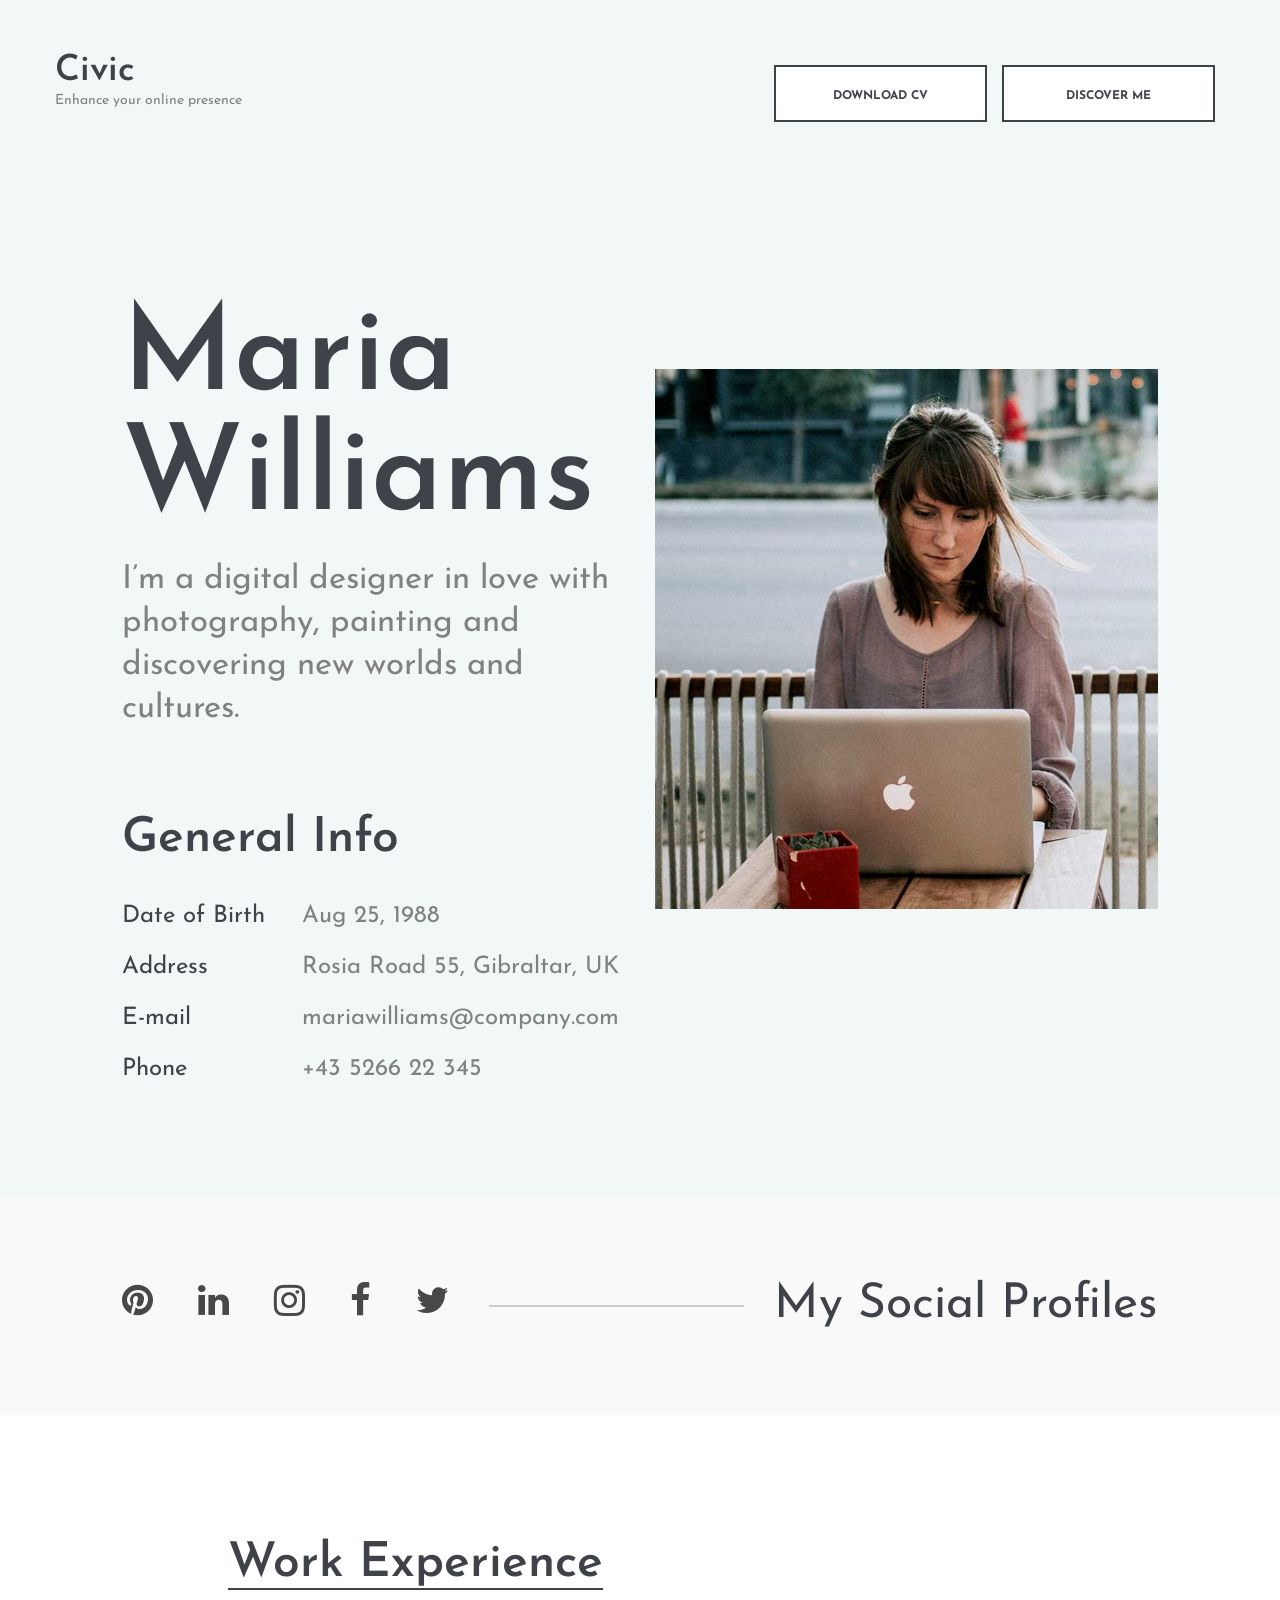
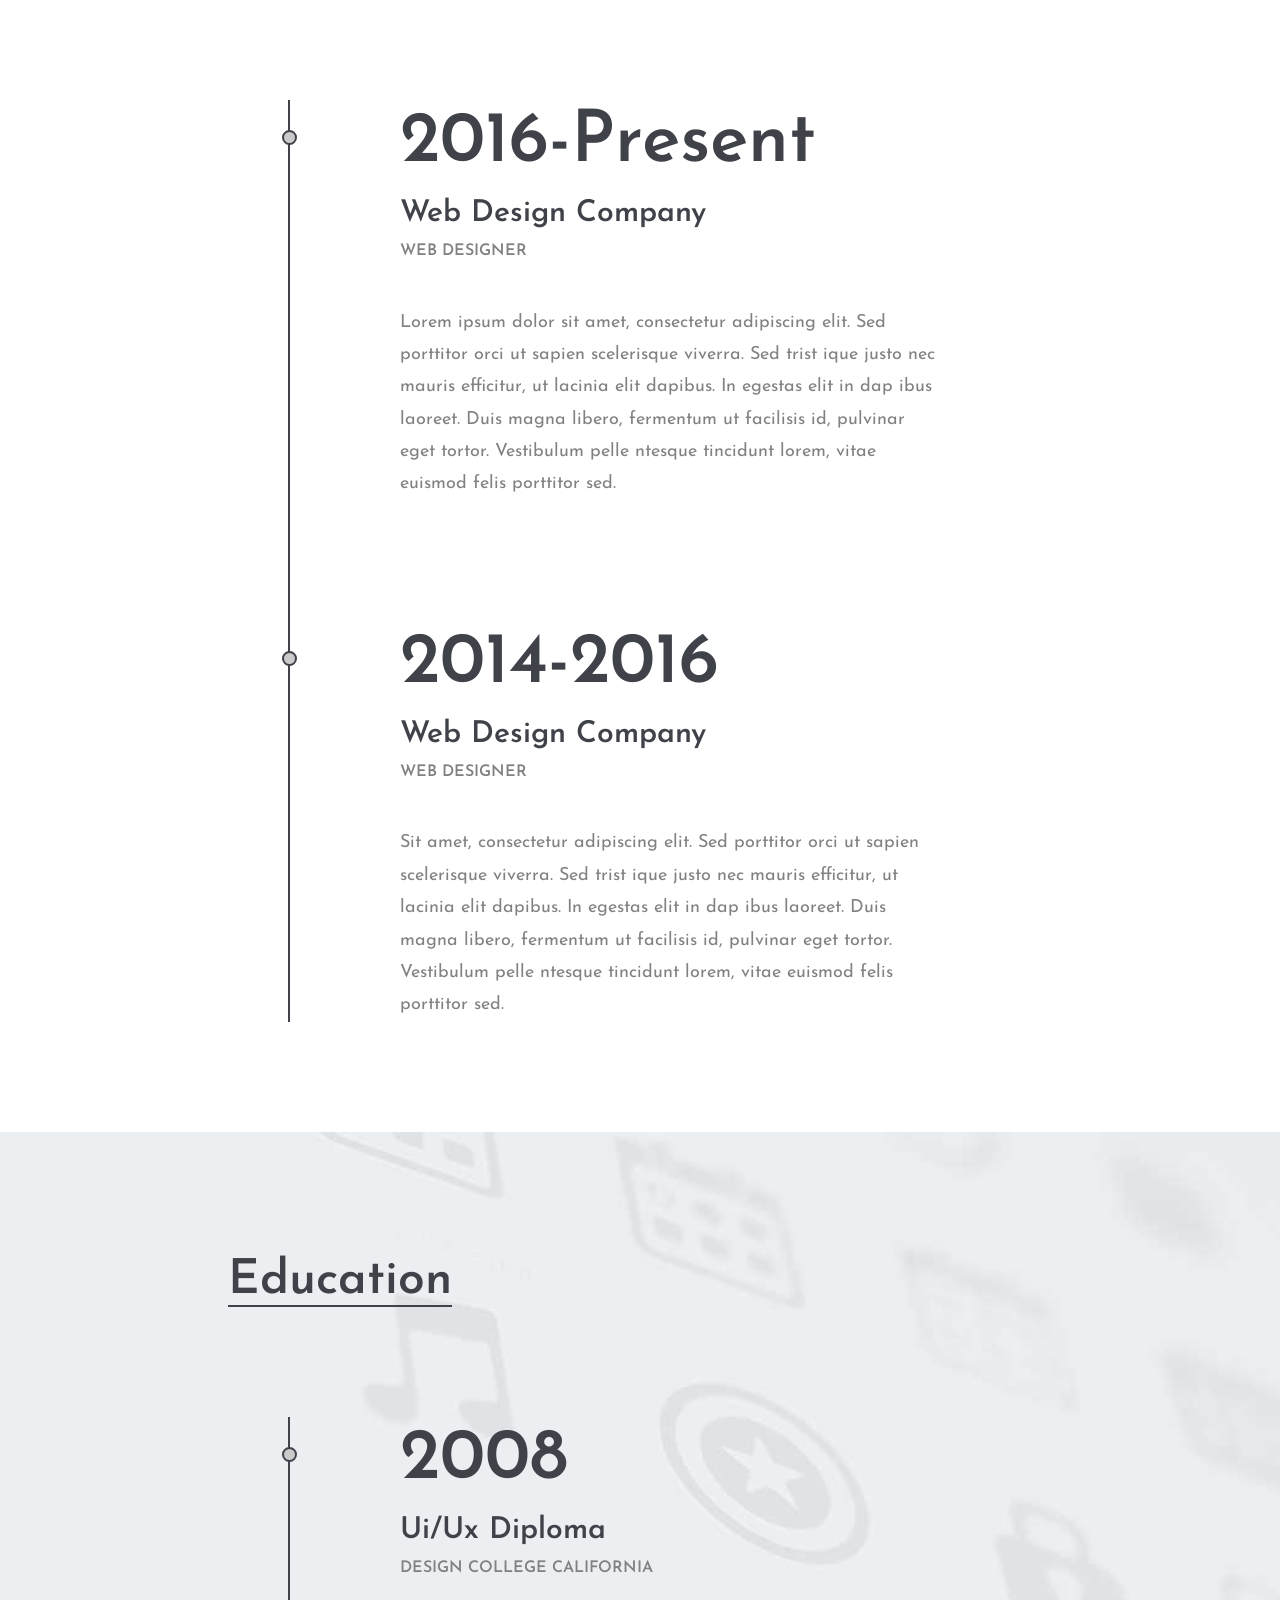
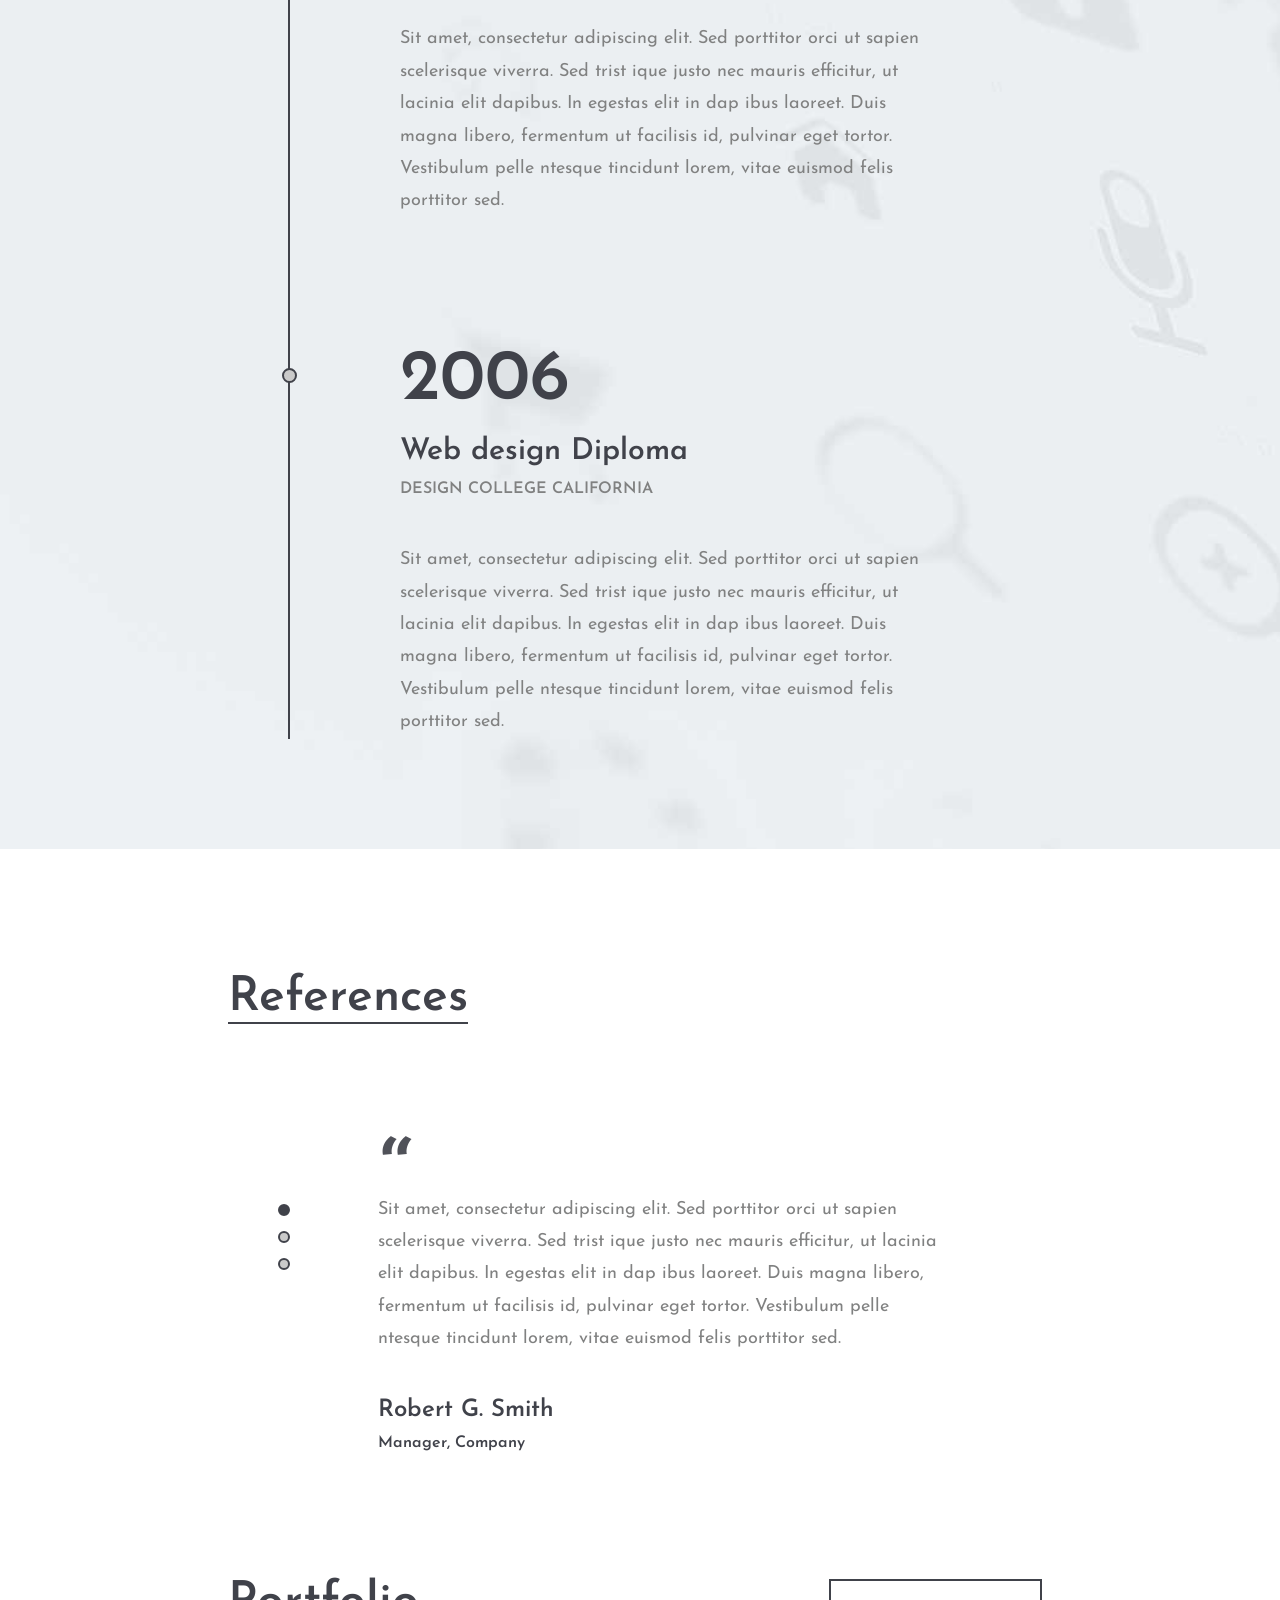
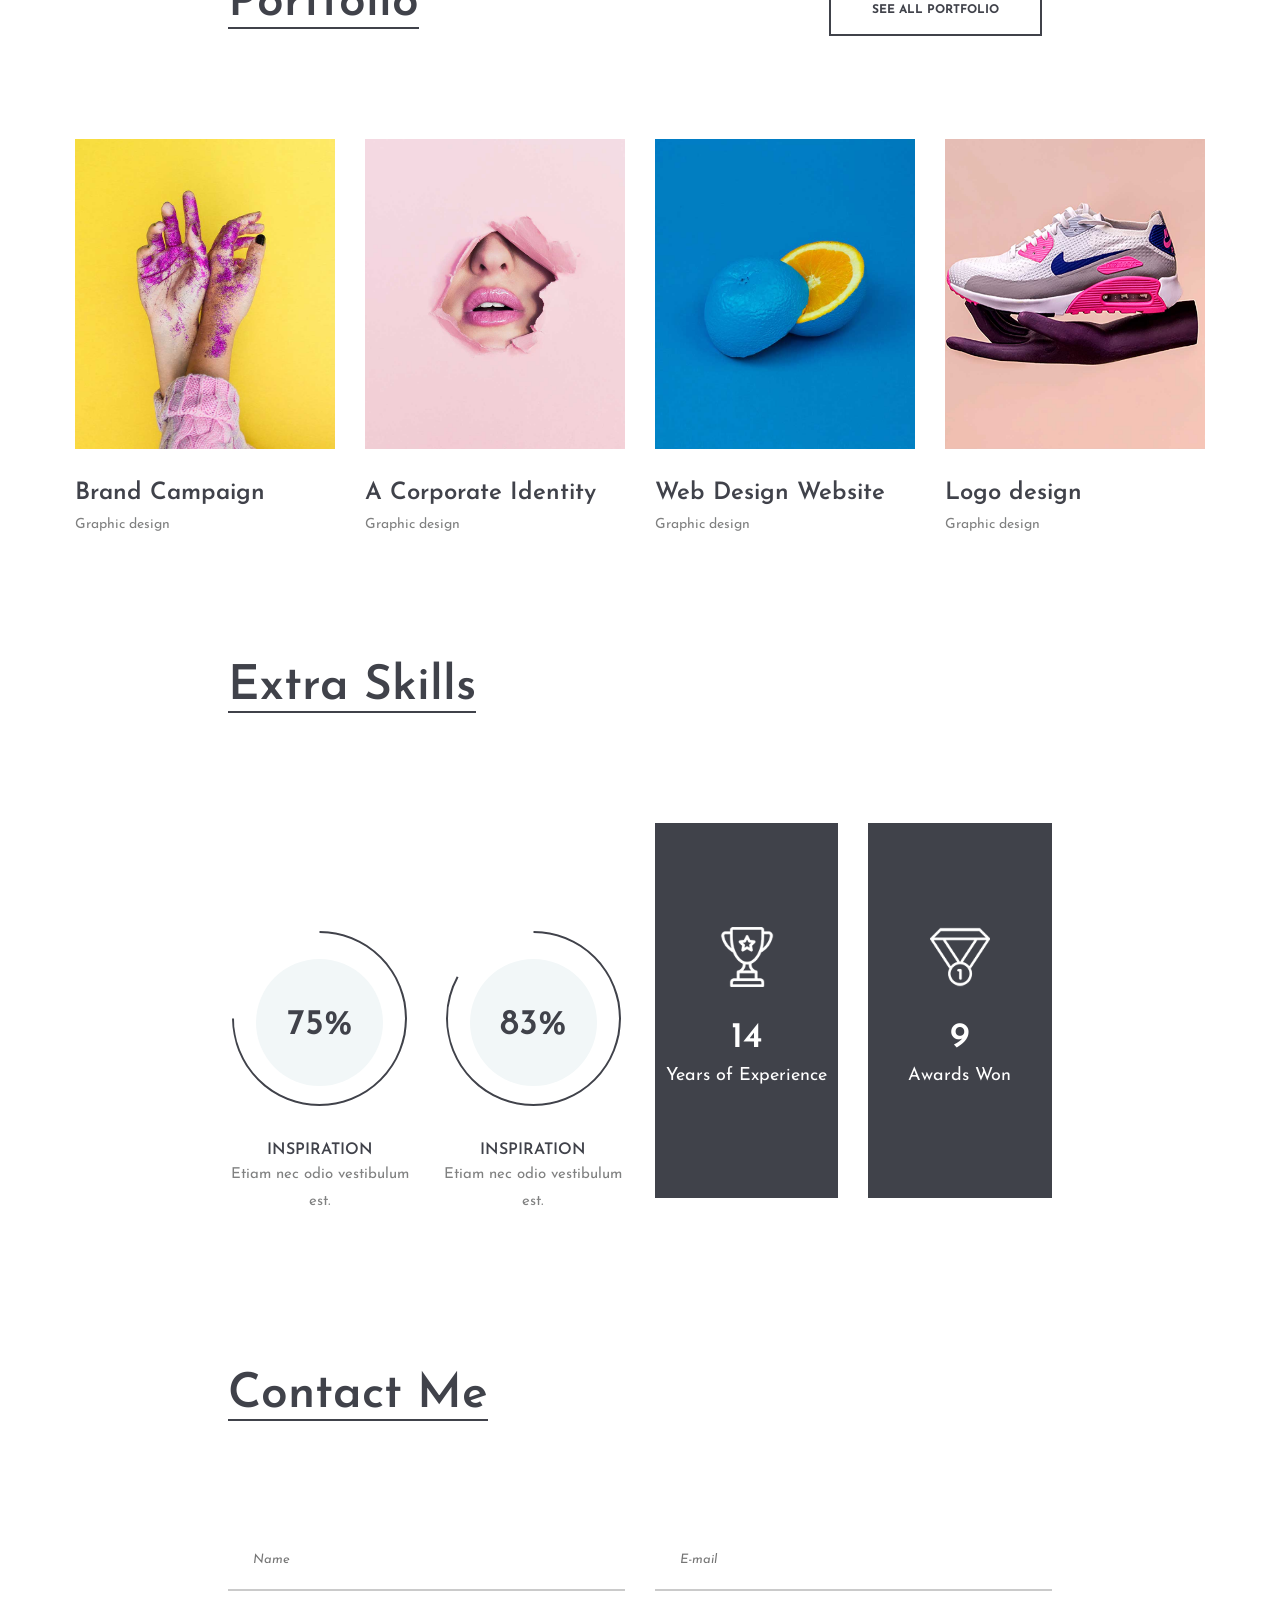
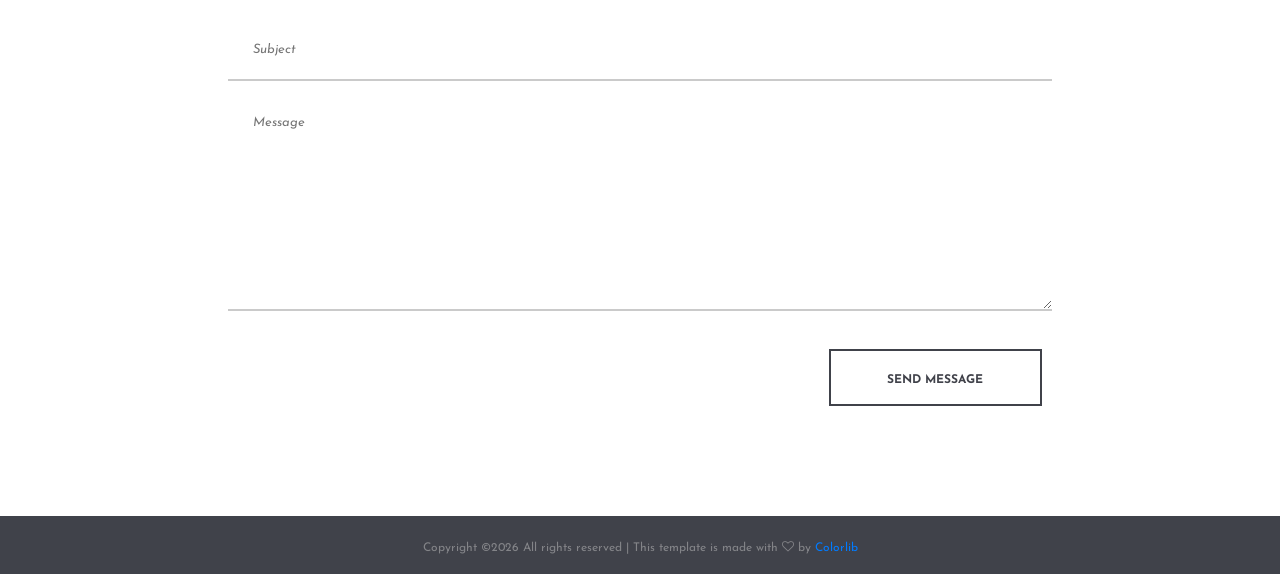
==== index.html @ e2e09c62 "moved out the files" ====
<!DOCTYPE html>
<html lang="en">
<head>
	<title>Civic - CV Resume</title>
	<meta charset="UTF-8">
	<meta name="description" content="Civic - CV Resume">
	<meta name="keywords" content="resume, civic, onepage, creative, html">
	<meta name="viewport" content="width=device-width, initial-scale=1.0">
	<!-- Favicon -->   
	<link href="img/favicon.ico" rel="shortcut icon"/>

	<!-- Google Fonts -->
	<link href="https://fonts.googleapis.com/css?family=Josefin+Sans:400,400i,600,600i,700" rel="stylesheet">

	<!-- Stylesheets -->
	<link rel="stylesheet" href="css/bootstrap.min.css"/>
	<link rel="stylesheet" href="css/font-awesome.min.css"/>
	<link rel="stylesheet" href="css/flaticon.css"/>
	<link rel="stylesheet" href="css/owl.carousel.css"/>
	<link rel="stylesheet" href="css/magnific-popup.css"/>
	<link rel="stylesheet" href="css/style.css"/>


	<!--[if lt IE 9]>
	  <script src="https://oss.maxcdn.com/html5shiv/3.7.2/html5shiv.min.js"></script>
	  <script src="https://oss.maxcdn.com/respond/1.4.2/respond.min.js"></script>
	<![endif]-->

</head>
<body>
	<!-- Page Preloder -->
	<div id="preloder">
		<div class="loader"></div>
	</div>
	
	<!-- Header section start -->
	<header class="header-section">
		<div class="container-fluid">
			<div class="row">
				<div class="col-md-4">
					<div class="site-logo">
						<h2><a href="#">Civic</a></h2>
						<p>Enhance your online presence</p>
					</div>
				</div>
				<div class="col-md-8 text-md-right header-buttons">
					<a href="#" class="site-btn">Download CV</a>
					<a href="#" class="site-btn">Discover me</a>
				</div>
			</div>
		</div>
	</header>
	<!-- Header section end -->

	<!-- Hero section start -->
	<section class="hero-section spad">
		<div class="container-fluid">
			<div class="row">
				<div class="col-xl-10 offset-xl-1">
					<div class="row">
						<div class="col-lg-6">
							<div class="hero-text">
								<h2>Maria Williams</h2>
								<p>I’m a digital designer in love with photography, painting and discovering new worlds and cultures.</p>
							</div>
							<div class="hero-info">
								<h2>General Info</h2>
								<ul>
									<li><span>Date of Birth</span>Aug 25, 1988</li>
									<li><span>Address</span>Rosia Road 55, Gibraltar, UK</li>
									<li><span>E-mail</span>mariawilliams@company.com</li>
									<li><span>Phone </span>+43 5266 22 345</li>
								</ul>
							</div>
						</div>
						<div class="col-lg-6">
							<figure class="hero-image">
								<img src="img/hero.jpg" alt="5">
							</figure>
						</div>
					</div>
				</div>
			</div>
		</div>
	</section>
	<!-- Hero section end -->

	<!-- Social links section start -->
	<div class="social-section">
		<div class="container-fluid">
			<div class="row">
				<div class="col-xl-10 offset-xl-1">
					<div class="social-link-warp">
						<div class="social-links">
							<a href=""><i class="fa fa-pinterest"></i></a>
							<a href=""><i class="fa fa-linkedin"></i></a>
							<a href=""><i class="fa fa-instagram"></i></a>
							<a href=""><i class="fa fa-facebook"></i></a>
							<a href=""><i class="fa fa-twitter"></i></a>
						</div>
						<h2 class="hidden-md hidden-sm">My Social Profiles</h2>
					</div>
				</div>
			</div>
		</div>
	</div>	
	<!-- Social links section end -->

	<!-- Resume section start -->
	<section class="resume-section spad">
		<div class="container-fluid">
			<div class="row">
				<div class="col-xl-7 offset-xl-2">
					<div class="section-title">
						<h2>Work Experience</h2>
					</div>
					<ul class="resume-list">
						<li>
							<h2>2016-Present</h2>
							<h3>Web Design Company</h3>
							<h4>Web Designer</h4>
							<p>Lorem ipsum dolor sit amet, consectetur adipiscing elit. Sed porttitor orci ut sapien scelerisque viverra. Sed trist ique justo nec mauris efficitur, ut lacinia elit dapibus. In egestas elit in dap ibus laoreet. Duis magna libero, fermentum ut facilisis id, pulvinar eget tortor. Vestibulum pelle ntesque tincidunt lorem, vitae euismod felis porttitor sed. </p>
						</li>
						<li>
							<h2>2014-2016</h2>
							<h3>Web Design Company</h3>
							<h4>Web Designer</h4>
							<p>Sit amet, consectetur adipiscing elit. Sed porttitor orci ut sapien scelerisque viverra. Sed trist ique justo nec mauris efficitur, ut lacinia elit dapibus. In egestas elit in dap ibus laoreet. Duis magna libero, fermentum ut facilisis id, pulvinar eget tortor. Vestibulum pelle ntesque tincidunt lorem, vitae euismod felis porttitor sed. </p>
						</li>
					</ul>
				</div>
			</div>
		</div>
	</section>
	<!-- Resume section end -->

	<!-- Resume section start -->
	<section class="resume-section with-bg spad">
		<div class="container-fluid">
			<div class="row">
				<div class="col-xl-7 offset-xl-2">
					<div class="section-title">
						<h2>Education</h2>
					</div>
					<ul class="resume-list">
						<li>
							<h2>2008</h2>
							<h3>Ui/Ux Diploma</h3>
							<h4>Design College California</h4>
							<p>Sit amet, consectetur adipiscing elit. Sed porttitor orci ut sapien scelerisque viverra. Sed trist ique justo nec mauris efficitur, ut lacinia elit dapibus. In egestas elit in dap ibus laoreet. Duis magna libero, fermentum ut facilisis id, pulvinar eget tortor. Vestibulum pelle ntesque tincidunt lorem, vitae euismod felis porttitor sed. </p>
						</li>
						<li>
							<h2>2006</h2>
							<h3>Web design Diploma</h3>
							<h4>Design College California</h4>
							<p>Sit amet, consectetur adipiscing elit. Sed porttitor orci ut sapien scelerisque viverra. Sed trist ique justo nec mauris efficitur, ut lacinia elit dapibus. In egestas elit in dap ibus laoreet. Duis magna libero, fermentum ut facilisis id, pulvinar eget tortor. Vestibulum pelle ntesque tincidunt lorem, vitae euismod felis porttitor sed. </p>
						</li>
					</ul>
				</div>
			</div>
		</div>
	</section>
	<!-- Resume section end -->

	
	<!-- Review section start -->
	<section class="review-section spad pb-0">
		<div class="container-fluid">
			<div class="row">
				<div class="col-xl-7 offset-xl-2">
					<div class="section-title">
						<h2>References</h2>
					</div>
					<div class="review-slider owl-carousel">
						<div class="single-review">
							<div class="qut">“</div>
							<p>Sit amet, consectetur adipiscing elit. Sed porttitor orci ut sapien scelerisque viverra. Sed trist ique justo nec mauris efficitur, ut lacinia elit dapibus. In egestas elit in dap ibus laoreet. Duis magna libero, fermentum ut facilisis id, pulvinar eget tortor. Vestibulum pelle ntesque tincidunt lorem, vitae euismod felis porttitor sed. </p>
							<h3>Robert G. Smith</h3>
							<h4>Manager, Company</h4>
						</div>
						<div class="single-review">
							<div class="qut">“</div>
							<p>Sit amet, consectetur adipiscing elit. Sed porttitor orci ut sapien scelerisque viverra. Sed trist ique justo nec mauris efficitur, ut lacinia elit dapibus. In egestas elit in dap ibus laoreet. Duis magna libero, fermentum ut facilisis id, pulvinar eget tortor. Vestibulum pelle ntesque tincidunt lorem, vitae euismod felis porttitor sed. </p>
							<h3>Robert G. Smith</h3>
							<h4>Manager, Company</h4>
						</div>
						<div class="single-review">
							<div class="qut">“</div>
							<p>Sit amet, consectetur adipiscing elit. Sed porttitor orci ut sapien scelerisque viverra. Sed trist ique justo nec mauris efficitur, ut lacinia elit dapibus. In egestas elit in dap ibus laoreet. Duis magna libero, fermentum ut facilisis id, pulvinar eget tortor. Vestibulum pelle ntesque tincidunt lorem, vitae euismod felis porttitor sed. </p>
							<h3>Robert G. Smith</h3>
							<h4>Manager, Company</h4>
						</div>
					</div>
				</div>
			</div>
		</div>
	</section>
	<!-- Review section end -->


	<!-- Portfolio section start -->
	<section class="portfolio-section spad pb-0">
		<div class="container-fluid">
			<div class="row">
				<div class="col-xl-4 col-md-8 offset-xl-2 ">
					<div class="section-title">
						<h2>Portfolio</h2>
					</div>
				</div>
				<div class="col-md-4 text-md-right">
					<a href="#" class="site-btn mb-5">See All Portfolio</a>
				</div>
			</div>
			<div class="portfolio-warp">
				<div class="row">
					<div class="col-xl-3 col-lg-6 col-md-6">
						<div class="portfolio-item">
							<a href="img/portfolio/1.jpg" class="set-bg port-pic" data-setbg="img/portfolio/1.jpg"></a>
							<h2>Brand Campaign</h2>
							<p>Graphic design</p>
						</div>
					</div>
					<div class="col-xl-3 col-lg-6 col-md-6">
						<div class="portfolio-item">
							<a href="img/portfolio/2.jpg" class="set-bg port-pic" data-setbg="img/portfolio/2.jpg"></a>
							<h2>A Corporate Identity</h2>
							<p>Graphic design</p>
						</div>
					</div>
					<div class="col-xl-3 col-lg-6 col-md-6">
						<div class="portfolio-item">
							<a href="img/portfolio/3.jpg" class="set-bg port-pic" data-setbg="img/portfolio/3.jpg"></a>
							<h2>Web Design Website</h2>
							<p>Graphic design</p>
						</div>
					</div>
					<div class="col-xl-3 col-lg-6 col-md-6">
						<div class="portfolio-item">
							<a href="img/portfolio/4.jpg" class="set-bg port-pic" data-setbg="img/portfolio/4.jpg"></a>
							<h2>Logo design</h2>
							<p>Graphic design</p>
						</div>
					</div>
				</div>
			</div>
		</div>
	</section>
	<!-- Portfolio section end -->

	<!-- Extra section start -->
	<section class="extra-section spad pb-0">
		<div class="container-fluid">
			<div class="row">
				<div class="col-xl-8 offset-xl-2">
					<div class="section-title">
						<h2>Extra Skills</h2>
					</div>
					<div class="row">
						<div class="col-lg-3 col-md-6 pt-5">
							<div class="fact-box trans">
								<div class="fact-content">
									<div class="circle-progress">
										<div id="progress1" class="prog-circle"></div>
										<div class="progress-info">
											<h2>75%</h2>
										</div>
										<div class="prog-title">
											<h3>Inspiration</h3>
											<p>Etiam nec odio vestibulum est.</p>
										</div>			
									</div>
								</div>
							</div>
						</div>
						<div class="col-lg-3 col-md-6 pt-5">
							<div class="fact-box trans">
								<div class="fact-content">
									<div class="circle-progress">
										<div id="progress2" class="prog-circle"></div>
										<div class="progress-info">
											<h2>83%</h2>
										</div>
										<div class="prog-title">
											<h3>Inspiration</h3>
											<p>Etiam nec odio vestibulum est.</p>
										</div>			
									</div>
								</div>
							</div>
						</div>
						<div class="col-lg-3 col-md-6">
							<div class="fact-box">
								<div class="fact-content">
									<img src="img/icon/1-w.png" alt="">
									<h2>14</h2>
									<p>Years of Experience</p>
								</div>
							</div>
						</div>
						<div class="col-lg-3 col-md-6">
							<div class="fact-box">
								<div class="fact-content">
									<img src="img/icon/2-w.png" alt="">
									<h2>9</h2>
									<p>Awards Won</p>
								</div>
							</div>
						</div>
					</div>
				</div>
			</div>
		</div>
	</section>
	<!-- Extra section end -->

	<!-- Contact section start -->
	<section class="contact-section spad">
		<div class="container-fluid">
			<div class="row">
				<div class="col-xl-8 offset-xl-2">
					<div class="section-title">
						<h2>Contact Me</h2>
					</div>
					<form class="contact-form">
						<div class="row">
							<div class="col-md-6">
								<input type="text" placeholder="Name">
							</div>
							<div class="col-md-6">
								<input type="text" placeholder="E-mail">
							</div>
							<div class="col-md-12">
								<input type="text" placeholder="Subject">
								<textarea placeholder="Message"></textarea>
							</div>
						</div>
						<div class="text-md-right">
							<button class="site-btn">Send message</button>
						</div>
					</form>
				</div>
			</div>
		</div>
	</section>
	<!-- Contact section end -->

	<!-- Footer section start -->
	<footer class="footer-section">
		<div class="container text-center">
			<div class="copyright"><!-- Link back to Colorlib can't be removed. Template is licensed under CC BY 3.0. -->
Copyright &copy;<script>document.write(new Date().getFullYear());</script> All rights reserved | This template is made with <i class="fa fa-heart-o" aria-hidden="true"></i> by <a href="https://colorlib.com" target="_blank">Colorlib</a>
<!-- Link back to Colorlib can't be removed. Template is licensed under CC BY 3.0. -->
</div>
		</div>
	</footer>
	<!-- Footer section end -->


	<!--====== Javascripts & Jquery ======-->
	<script src="js/jquery-2.1.4.min.js"></script>
	<script src="js/bootstrap.min.js"></script>
	<script src="js/owl.carousel.min.js"></script>
	<script src="js/magnific-popup.min.js"></script>
	<script src="js/circle-progress.min.js"></script>
	<script src="js/main.js"></script>
</body>
</html>
---- css/flaticon.css ----
/*
  	Flaticon icon font: Flaticon
  	Creation date: 11/12/2017 08:10
  	*/

@font-face {
  font-family: "Flaticon";
  src: url("../icon-fonts/Flaticon.eot");
  src: url("../icon-fonts/Flaticon.eot?#iefix") format("embedded-opentype"),
       url("../icon-fonts/Flaticon.woff") format("woff"),
       url(".../icon-fonts/Flaticon.ttf") format("truetype"),
       url("../icon-fonts/Flaticon.svg#Flaticon") format("svg");
  font-weight: normal;
  font-style: normal;
}

@media screen and (-webkit-min-device-pixel-ratio:0) {
  @font-face {
    font-family: "Flaticon";
    src: url("../icon-fonts/Flaticon.svg#Flaticon") format("svg");
  }
}

[class^="flaticon-"]:before, [class*=" flaticon-"]:before,
[class^="flaticon-"]:after, [class*=" flaticon-"]:after {   
  font-family: Flaticon;
  font-style: normal;
}

.flaticon-001-yoga:before { content: "\f100"; }
.flaticon-002-writing:before { content: "\f101"; }
.flaticon-003-weightlifting:before { content: "\f102"; }
.flaticon-004-cinema:before { content: "\f103"; }
.flaticon-005-game-console:before { content: "\f104"; }
.flaticon-006-swimming:before { content: "\f105"; }
.flaticon-007-sports:before { content: "\f106"; }
.flaticon-008-karaoke:before { content: "\f107"; }
.flaticon-009-sewing-2:before { content: "\f108"; }
.flaticon-010-snorkel:before { content: "\f109"; }
.flaticon-011-reading:before { content: "\f10a"; }
.flaticon-012-quilt:before { content: "\f10b"; }
.flaticon-013-chess-1:before { content: "\f10c"; }
.flaticon-014-poker:before { content: "\f10d"; }
.flaticon-015-photo-camera:before { content: "\f10e"; }
.flaticon-016-canvas:before { content: "\f10f"; }
.flaticon-017-model:before { content: "\f110"; }
.flaticon-018-music-player:before { content: "\f111"; }
.flaticon-019-knitting:before { content: "\f112"; }
.flaticon-020-kite:before { content: "\f113"; }
.flaticon-021-necklace:before { content: "\f114"; }
.flaticon-022-hiking:before { content: "\f115"; }
.flaticon-023-toast:before { content: "\f116"; }
.flaticon-024-gardening:before { content: "\f117"; }
.flaticon-025-fishing:before { content: "\f118"; }
.flaticon-026-sewing-1:before { content: "\f119"; }
.flaticon-027-drum-set:before { content: "\f11a"; }
.flaticon-028-sewing:before { content: "\f11b"; }
.flaticon-029-dancing:before { content: "\f11c"; }
.flaticon-030-crossword:before { content: "\f11d"; }
.flaticon-031-crochet:before { content: "\f11e"; }
.flaticon-032-cooking:before { content: "\f11f"; }
.flaticon-033-coin:before { content: "\f120"; }
.flaticon-034-pottery:before { content: "\f121"; }
.flaticon-035-tent:before { content: "\f122"; }
.flaticon-036-chess:before { content: "\f123"; }
---- css/style.css ----
/* =================================
------------------------------------
  Civic - CV Resume
  Version: 1.0
 ------------------------------------ 
 ====================================*/

/*----------------------------------------*/
/* Template default CSS
/*----------------------------------------*/
html,
body {
	height: 100%;
	font-family: 'Josefin Sans', sans-serif;
}

h1,
h2,
h3,
h4,
h5,
h6 {
	color: #40424a;
	margin: 0;
	font-weight: 600;
	font-family: 'Josefin Sans', sans-serif;
}

h2 {
	font-size: 48px;
}

h3 {
	font-size: 30px;
}

p {
	font-size: 18px;
	color: #808181;
	line-height: 1.8;
}

img {
	max-width: 100%;
}

input:focus,
select:focus,
button:focus,
textarea:focus {
	outline: none;
}

a:hover,
a:focus {
	text-decoration: none;
	outline: none;
}

ul,
ol {
	padding: 0;
	margin: 0;
}

/*---------------------
	Helper CSS
-----------------------*/
.spad {
	padding-top: 125px;
	padding-bottom: 110px;
}

.section-title h2 {
	display: inline-block;
	position: relative;
	margin-bottom: 110px;
	padding-bottom: 2px;
	line-height: normal;
}

.section-title h2:after {
	position: absolute;
	content: '';
	width: 100%;
	height: 2px;
	left: 0;
	bottom: 0;
	background: #40424a;
}

.set-bg {
	background-repeat: no-repeat;
	background-size: cover;
}

/*------------------------
  Common Elements
--------------------------*/

/* Preloder */
#preloder {
	position: fixed;
	width: 100%;
	height: 100%;
	top: 0;
	left: 0;
	z-index: 999999;
	background: #fff;
}

.loader {
	width: 30px;
	height: 30px;
	border: 3px solid #000;
	position: absolute;
	top: 50%;
	left: 50%;
	margin-top: -13px;
	margin-left: -13px;
	border-radius: 60px;
	border-left-color: transparent;
	animation: loader 0.8s linear infinite;
	-webkit-animation: loader 0.8s linear infinite;
}

@keyframes loader {
	0% {
		-webkit-transform: rotate(0deg);
		        transform: rotate(0deg);
	}
	50% {
		-webkit-transform: rotate(180deg);
		        transform: rotate(180deg);
	}
	100% {
		-webkit-transform: rotate(360deg);
		        transform: rotate(360deg);
	}
}

@-webkit-keyframes loader {
	0% {
		-webkit-transform: rotate(0deg);
	}
	50% {
		-webkit-transform: rotate(180deg);
	}
	100% {
		-webkit-transform: rotate(360deg);
	}
}

/* Site Buttons */
.site-btn {
	display: inline-block;
	text-transform: uppercase;
	font-size: 12px;
	min-width: 213px;
	min-height: 20px;
	text-align: center;
	padding: 20px 10px 15px;
	position: relative;
	background-color: #fff;
	margin-right: 10px;
	border: 2px solid #40424a;
	color: #40424a;
	font-weight: 700;
}

.site-btn:hover {
	color: #40424a;
}

.circle-progress {
	text-align: center;
	padding-top: 30px;
	display: inline-block;
}

.circle-progress .prog-circle {
	margin-bottom: -155px;
}

.circle-progress canvas {
	-webkit-transform: rotate(90deg);
	-ms-transform: rotate(90deg);
	transform: rotate(90deg);
}

.circle-progress .progress-info {
	background: #f2f7f8;
	width: 127px;
	height: 127px;
	border-radius: 150px;
	margin: 0 auto;
	padding-top: 45px;
}

.circle-progress .progress-info h2 {
	font-size: 36px;
	color: #40424a !important;
}

.circle-progress .prog-title {
	text-align: center;
	margin-top: 55px;
}

.circle-progress .prog-title h3 {
	font-size: 16px;
	text-transform: uppercase;
}

.circle-progress .prog-title p {
	font-size: 15px;
	color: #808181 !important;
}

/* Image Popup */
.img-popup-warp .mfp-content,
.img-popup-warp.mfp-ready.mfp-removing .mfp-content {
	opacity: 0;
	-webkit-transform: scale(0.8);
	-ms-transform: scale(0.8);
	transform: scale(0.8);
	-webkit-transition: all 0.4s;
	-o-transition: all 0.4s;
	transition: all 0.4s;
}

.img-popup-warp.mfp-ready .mfp-content {
	opacity: 1;
	-webkit-transform: scale(1);
	-ms-transform: scale(1);
	transform: scale(1);
}

/* Fact box */
.fact-box {
	height: 375px;
	display: table;
	width: 100%;
	background: #40424a;
}

.fact-box.trans {
	background-color: transparent;
}

.fact-box .fact-content {
	display: table-cell;
	vertical-align: middle;
	text-align: center;
}

.fact-box .fact-content img {
	width: 60px;
	margin-bottom: 30px;
}

.fact-box .fact-content h2 {
	font-size: 36px;
	color: #fff;
}

.fact-box .fact-content p {
	color: #fff;
	margin-bottom: 0;
}

/* Porgess bar */
.single-progress-item {
	margin-bottom: 35px;
	position: relative;
}

.single-progress-item p {
	color: #40424a;
	margin-bottom: 0;
	font-weight: 600;
}

.progress-bar-style {
	display: block;
	height: 2px;
	position: relative;
	width: 100%;
	margin-bottom: 10px;
}

.bar-inner {
	position: absolute;
	height: 100%;
	left: 0;
	top: 0;
	background: #40424a;
}

.bar-inner span {
	position: absolute;
	right: 0;
	bottom: -30px;
	color: #40424a;
	font-weight: 600;
}

/* Progress dots */
.language-progress {
	max-width: 280px;
	list-style: none;
}

.language-progress li {
	font-size: 24px;
	position: relative;
	padding-right: 150px;
	margin-bottom: 30px;
}

.language-progress .lan-prog {
	position: absolute;
	right: 0;
	top: 0;
}

.language-progress .lan-prog span {
	width: 12px;
	height: 12px;
	display: inline-block;
	margin-right: 18px;
	border-radius: 12px;
	background: #40424a;
}

.language-progress .lan-prog span.fade-ele {
	background: #cacaca;
}

/* Icon Box */
.icon-box {
	text-align: center;
	display: inline-block;
	margin-right: 60px;
}

.icon-box:last-child {
	margin-right: 0;
}

.icon-box i {
	font-size: 60px;
}

.icon-box p {
	color: #40424a;
}

.social-links a {
	-webkit-transition: all 0.3s;
	-o-transition: all 0.3s;
	transition: all 0.3s;
}

/*---------------------
	Header section
-----------------------*/
.header-section {
	padding: 50px 40px;
	background: #f2f7f8;
}

.site-logo h2 {
	font-size: 36px;
}

.site-logo h2 a {
	color: #40424a;
}

.site-logo p {
	font-size: 14px;
	line-height: normal;
}

.header-buttons a {
	margin-top: 15px;
}

/*---------------------
	Hero section
-----------------------*/
.hero-section {
	background: #f2f7f8;
}

.hero-text {
	margin-bottom: 80px;
}

.hero-text h2 {
	font-size: 170px;
	line-height: normal;
	margin-bottom: 20px;
}

.hero-text p {
	font-size: 33px;
	line-height: 1.3;
}

.hero-image {
	padding-top: 70px;
}

.hero-info h2 {
	margin-bottom: 30px;
}

.hero-info ul {
	list-style: none;
}

.hero-info ul li {
	font-size: 24px;
	color: #808181;
	margin-bottom: 15px;
}

.hero-info ul li span {
	color: #40424a;
	display: inline-block;
	min-width: 220px;
}

.hero-info ul li:last-child {
	margin-bottom: 0;
}

/*---------------------
	Social section
-----------------------*/
.social-section {
	background: #f9f9f9;
	padding: 80px 0;
}

.social-section .social-links {
	display: inline-block;
	background: #f9f9f9;
	position: relative;
	z-index: 5;
}

.social-section .social-links a {
	color: #484848;
	font-size: 36px;
	margin-right: 40px;
}

.social-section .social-link-warp {
	position: relative;
}

.social-section .social-link-warp h2 {
	display: inline-block;
	float: right;
	font-weight: 400;
	padding-left: 30px;
	background: #f9f9f9;
	position: relative;
	z-index: 5;
}

.social-section .social-link-warp:after {
	position: absolute;
	content: '';
	width: 50%;
	height: 2px;
	left: 23%;
	top: 50%;
	margin-top: 1px;
	background: #cbcbcb;
}

/*---------------------
	Resume section
----------------------*/
.resume-section.with-bg {
	background-image: url(../img/resume-bg.jpg);
	background-repeat: no-repeat;
	background-size: cover;
}

.resume-list {
	list-style: none;
	margin-left: 60px;
	padding-left: 110px;
	border-left: 2px solid #40424a;
}

.resume-list li {
	margin-bottom: 120px;
	position: relative;
}

.resume-list li:last-child {
	margin-bottom: 0;
}

.resume-list li:after {
	position: absolute;
	content: '';
	width: 15px;
	height: 15px;
	border: 2px solid #40424a;
	border-radius: 50px;
	background: #cacaca;
	top: 30px;
	left: -118px;
}

.resume-list h2 {
	font-size: 72px;
	margin-bottom: 10px;
}

.resume-list h4 {
	font-size: 16px;
	text-transform: uppercase;
	color: #808181;
	margin-top: 10px;
	margin-bottom: 45px;
}

.resume-list p {
	margin-bottom: 0;
}

/*---------------------
	Review section
-----------------------*/
.review-slider {
	padding-left: 150px;
}

.review-slider .owl-dots {
	position: absolute;
	left: 50px;
	top: 70px;
}

.review-slider .owl-dots .owl-dot {
	width: 12px;
	height: 12px;
	border: 2px solid #40424a;
	border-radius: 50px;
	background: #cacaca;
	margin-bottom: 15px;
}

.review-slider .owl-dots .owl-dot.active {
	background: #40424a;
}

.single-review .qut {
	font-size: 120px;
	line-height: 0;
	color: #505259;
	margin-top: 60px;
}

.single-review p {
	margin-bottom: 40px;
}

.single-review h3 {
	font-size: 24px;
	margin-bottom: 10px;
}

.single-review h4 {
	font-size: 16px;
}

/*---------------------
	Portfolio section
----------------------*/
.portfolio-warp {
	padding: 0 60px;
}

.portfolio-item h2 {
	font-size: 24px;
	margin-bottom: 5px;
}

.portfolio-item p {
	font-size: 14px;
	margin-bottom: 0;
}

.portfolio-item .port-pic {
	margin-bottom: 30px;
	display: block;
	height: 480px;
	background: #333;
	background-position: center center;
	background-size: cover;
	overflow: hidden;
	position: relative;
}

.portfolio-item .port-pic:after {
	position: absolute;
	content: '';
	left: 0;
	bottom: 0;
	width: 100%;
	height: 0;
	background: #000;
	opacity: 0;
	z-index: 2;
	-webkit-transition: all 0.4s cubic-bezier(0.55, 0.09, 0.68, 0.53) 0s;
	-o-transition: all 0.4s cubic-bezier(0.55, 0.09, 0.68, 0.53) 0s;
	transition: all 0.4s cubic-bezier(0.55, 0.09, 0.68, 0.53) 0s;
}

.portfolio-item:hover .port-pic:after {
	opacity: 0.8;
	height: 100%;
	top: 0;
}

/*---------------------
	Contact section
-----------------------*/
.contact-form {
	display: block;
	width: 100%;
}

.contact-form input {
	background-color: transparent;
	padding-left: 25px;
	height: 60px;
	width: 100%;
	border: none;
	border-bottom: 2px solid #cacaca;
	margin-bottom: 30px;
	font-size: 13px;
}

.contact-form textarea {
	padding-left: 25px;
	height: 200px;
	width: 100%;
	border: none;
	border-bottom: 2px solid #cacaca;
	margin-bottom: 30px;
	font-size: 13px;
	background-color: transparent;
}

.contact-form ::-webkit-input-placeholder {
	font-style: italic;
}

.contact-form :-ms-input-placeholder {
	font-style: italic;
}

.contact-form ::-ms-input-placeholder {
	font-style: italic;
}

.contact-form ::placeholder {
	font-style: italic;
}

/*---------------------
	Footer section
-----------------------*/
.footer-section {
	background: #40424a;
	padding: 20px 0;
}

.copyright {
	padding-top: 5px;
	font-size: 12px;
	color: #838488;
	line-height: normal;
}

/*---------------------
	Home 2 Style
-----------------------*/
.home-two-style {
	background-image: url(../img/home-2-bg.png);
	background-repeat: no-repeat;
	background-size: cover;
	background-position: top center;
	background-color: #009fff;
}

.home-two-style .header-section,
.home-two-style .hero-section,
.home-two-style .social-section,
.home-two-style .review-slider .owl-dots .owl-dot,
.home-two-style .site-btn,
.home-two-style .fact-box,
.home-two-style .social-links,
.home-two-style .social-section .social-link-warp h2 {
	background-color: transparent;
}

.home-two-style h1,
.home-two-style h2,
.home-two-style h3,
.home-two-style h4,
.home-two-style h5,
.home-two-style h6,
.home-two-style p,
.home-two-style .site-logo h2 a,
.home-two-style .site-logo p,
.home-two-style .hero-info ul li,
.home-two-style .hero-info ul li span,
.home-two-style .single-review .qut,
.home-two-style .site-btn,
.home-two-style .social-section .social-links a,
.home-two-style .contact-form input,
.home-two-style .contact-form textarea,
.home-two-style .circle-progress .prog-title p,
.home-two-style .circle-progress .prog-title h3,
.home-two-style .circle-progress .progress-info h2 {
	color: #fff !important;
}

.home-two-style .section-title h2:after,
.home-two-style .review-slider .owl-dots .owl-dot.active {
	background: #fff;
}

.home-two-style .resume-list,
.home-two-style .resume-list li:after,
.home-two-style .review-slider .owl-dots .owl-dot,
.home-two-style .site-btn,
.home-two-style .contact-form input,
.home-two-style .contact-form textarea {
	border-color: #fff;
}

.home-two-style .hero-image {
	padding-left: 0px;
	padding-top: 200px;
}

.home-two-style .hero-image img {
	-webkit-box-shadow: 6px 20px 50px rgba(0, 0, 0, 0.5294117647);
	        box-shadow: 6px 20px 50px rgba(0, 0, 0, 0.5294117647);
}

.home-two-style .resume-list li:after {
	background: #009fff;
}

.home-two-style .circle-progress .progress-info {
	background: #50bcfd;
}

.home-two-style .fact-box {
	border: 2px solid #fff;
}

.home-two-style .fact-box.trans {
	border: none;
}

.home-two-style .footer-section {
	background: #3a4db4;
}

.home-two-style .contact-form ::-webkit-input-placeholder {
	color: #fff;
}

.home-two-style .contact-form :-ms-input-placeholder {
	color: #fff;
}

.home-two-style .contact-form ::-ms-input-placeholder {
	color: #fff;
}

.home-two-style .contact-form ::placeholder {
	color: #fff;
}

/*---------------------
	Home 3 Style
-----------------------*/
.home-three-style .main-left-area,
.home-four-style .main-left-area {
	background: #f2f7f8;
	padding-top: 200px;
	padding-right: 80px;
	padding-left: 80px;
}

.home-three-style .main-left-area .section-title h2,
.home-four-style .main-left-area .section-title h2 {
	margin-bottom: 130px;
}

.home-three-style .main-right-area,
.home-four-style .main-right-area {
	padding-top: 200px;
	padding-left: 110px;
}

.home-three-style .resume-list li,
.home-four-style .resume-list li {
	padding-left: 0;
}

.home-three-style .resume-list li:after,
.home-four-style .resume-list li:after {
	display: none;
}

.home-three-style .resume-list,
.home-four-style .resume-list {
	border-left: none;
	padding-left: 0;
	margin-left: 0;
}

.home-three-style .header-section,
.home-four-style .header-section {
	padding: 50px 80px;
	background: transparent;
	position: absolute;
	width: 100%;
	z-index: 1;
}

.home-three-style .hero-image,
.home-four-style .hero-image {
	margin-bottom: 100px;
}

.home-three-style .hero-text h2,
.home-four-style .hero-text h2 {
	font-size: 72px;
	margin-bottom: 40px;
}

.home-three-style .review-slider,
.home-four-style .review-slider {
	padding-left: 0;
}

.home-three-style .review-slider .owl-dots,
.home-four-style .review-slider .owl-dots {
	position: relative;
	left: 0;
	top: 0;
	padding-top: 50px;
}

.home-three-style .review-slider .owl-dots .owl-dot,
.home-four-style .review-slider .owl-dots .owl-dot {
	display: inline-block;
	margin-right: 15px;
	background: #cacaca;
	border: none;
}

.home-three-style .review-slider .owl-dots .owl-dot.active,
.home-four-style .review-slider .owl-dots .owl-dot.active {
	background: #40424a;
}

.home-three-style .skills,
.home-four-style .skills {
	max-width: 555px;
}

.home-three-style .fact-box.trans,
.home-four-style .fact-box.trans {
	margin-bottom: 80px;
}

.home-three-style .social-links,
.home-four-style .social-links {
	text-align: center;
	padding-bottom: 70px;
	padding-top: 120px;
}

.home-three-style .social-links a,
.home-four-style .social-links a {
	font-size: 30px;
	margin-right: 40px;
	color: #b9b9b9;
}

.home-three-style .social-links a:hover,
.home-four-style .social-links a:hover {
	color: #484848;
}

/*---------------------
	Home 4 Style
-----------------------*/
.home-four-style .site-logo h2 a,
.home-four-style .site-logo p {
	color: #fff;
}

.home-four-style .main-left-area {
	position: relative;
	/* Permalink - use to edit and share this gradient: http://colorzilla.com/gradient-editor/#481340+0,ff0f3c+100,ff0f3c+100 */
	background: #481340;
	/* Old browsers */
	/* FF3.6-15 */
	background: -webkit-linear-gradient(top, #481340 0%, #ff0f3c 100%, #ff0f3c 100%);
	/* Chrome10-25,Safari5.1-6 */
	background: -webkit-gradient(linear, left top, left bottom, from(#481340), color-stop(100%, #ff0f3c), to(#ff0f3c));
	background: -o-linear-gradient(top, #481340 0%, #ff0f3c 100%, #ff0f3c 100%);
	background: linear-gradient(to bottom, #481340 0%, #ff0f3c 100%, #ff0f3c 100%);
	/* W3C, IE10+, FF16+, Chrome26+, Opera12+, Safari7+ */
	filter: progid:DXImageTransform.Microsoft.gradient( startColorstr='#481340', endColorstr='#ff0f3c', GradientType=0);
	/* IE6-9 */
}

.home-four-style .main-left-area:after {
	position: absolute;
	content: "";
	width: 100%;
	height: 800px;
	top: 0;
	left: 0;
	background-image: url("../img/home-4-bg.png");
	background-repeat: no-repeat;
	background-size: cover;
}

.home-four-style .main-left-area h1,
.home-four-style .main-left-area h2,
.home-four-style .main-left-area h3,
.home-four-style .main-left-area h4,
.home-four-style .main-left-area h5,
.home-four-style .main-left-area h6,
.home-four-style .main-left-area p,
.home-four-style .main-left-area .hero-info ul li,
.home-four-style .main-left-area .hero-info ul li span,
.home-four-style .main-left-area .site-btn,
.home-four-style .main-left-area .social-section,
.home-four-style .main-left-area .social-links a,
.home-four-style .main-left-area .contact-form input,
.home-four-style .main-left-area .contact-form textarea,
.home-four-style .main-left-area .circle-progress .prog-title p,
.home-four-style .main-left-area .circle-progress .prog-title h3,
.home-four-style .main-left-area .circle-progress .progress-info h2,
.home-four-style .main-left-area .language-progress li {
	color: #fff !important;
}

.home-four-style .main-left-area .circle-progress .progress-info {
	background: rgba(255, 255, 255, 0.29);
}

.home-four-style .main-left-area .section-title h2:after,
.home-four-style .main-left-area .language-progress .lan-prog span {
	background: #fff;
}

.home-four-style .main-left-area .language-progress .lan-prog span.fade-ele {
	background: rgba(255, 255, 255, 0.29);
}

.home-four-style .main-left-area .fact-box {
	background-color: transparent;
	border: 2px solid #fff;
}

.home-four-style .main-left-area .fact-box.trans {
	border: none;
}

.home-four-style .main-left-area .intro-section {
	position: relative;
	z-index: 2;
}

.home-four-style .main-right-area .section-title h2:after,
.home-four-style .main-right-area .review-slider .owl-dots .owl-dot.active {
	background: #ff0f3c;
}

.home-four-style .main-right-area .resume-list h2,
.home-four-style .main-right-area .single-review .qut {
	color: #ff0f3c;
}

/*---------------------
	Home 5 Style
-----------------------*/
.home-five-style .header-section {
	padding: 50px 80px;
	background: transparent;
	position: absolute;
	width: 100%;
	z-index: 1;
}

.home-five-style .hero-section {
	padding-top: 70px;
}

.home-five-style .hero-section img {
	margin-bottom: 60px;
}

.home-five-style .hero-text h2 {
	font-size: 72px;
	margin-bottom: 40px;
}

.home-five-style .social-links {
	padding-top: 0px;
	text-align: center;
	padding-bottom: 70px;
}

.home-five-style .social-links a {
	font-size: 30px;
	margin-right: 40px;
	color: #b9b9b9;
}

.home-five-style .social-links a:hover {
	color: #484848;
}

.home-five-style .resume-list li {
	padding-left: 0;
}

.home-five-style .resume-list li:after {
	display: none;
}

.home-five-style .resume-list {
	border-left: none;
	padding-left: 0;
	margin-left: 0;
}

.home-five-style .review-slider {
	padding-left: 0;
}

.home-five-style .review-slider .owl-dots {
	position: relative;
	left: 0;
	top: 0;
	padding-top: 50px;
}

.home-five-style .review-slider .owl-dots .owl-dot {
	display: inline-block;
	margin-right: 15px;
	background: #cacaca;
	border: none;
}

.home-five-style .review-slider .owl-dots .owl-dot.active {
	background: #40424a;
}

.home-five-style .circle-progress {
	padding-top: 0;
}

/*---------------------
	Home 6 Style
-----------------------*/
.home-six-style .site-logo h2 a,
.home-six-style .site-logo p,
.home-six-style .hero-text h2,
.home-six-style .hero-text p,
.home-six-style .social-links a {
	color: #fff;
}

.home-six-style .resume-list h2,
.home-six-style .icon-box i,
.home-six-style .single-review .qut {
	color: #009fff;
}

.home-six-style .section-title h2:after,
.home-six-style .fact-box,
.home-six-style .review-slider .owl-dots .owl-dot.active,
.home-six-style .language-progress .lan-prog span {
	background: #009fff;
}

.home-six-style .language-progress .lan-prog span.fade-ele {
	background: #cacaca;
}

.home-six-style .header-section {
	padding: 50px 80px;
	background: transparent;
	position: absolute;
	width: 100%;
	z-index: 1;
}

.home-six-style .hero-section {
	background: #009fff;
	padding-top: 70px;
}

.home-six-style .hero-section img {
	margin-bottom: 60px;
}

.home-six-style .hero-text h2 {
	font-size: 72px;
	margin-bottom: 40px;
}

.home-six-style .social-links {
	padding-top: 0px;
	text-align: center;
	padding-bottom: 70px;
}

.home-six-style .social-links a {
	font-size: 30px;
	margin-right: 40px;
	color: #b9b9b9;
}

.home-six-style .social-links a:hover {
	color: #484848;
}

.home-six-style .resume-list li {
	padding-left: 0;
}

.home-six-style .resume-list li:after {
	display: none;
}

.home-six-style .resume-list {
	border-left: none;
	padding-left: 0;
	margin-left: 0;
}

.home-six-style .review-slider {
	padding-left: 0;
}

.home-six-style .review-slider .owl-dots {
	position: relative;
	left: 0;
	top: 0;
	padding-top: 50px;
}

.home-six-style .review-slider .owl-dots .owl-dot {
	display: inline-block;
	margin-right: 15px;
	background: #cacaca;
	border: none;
}

.home-six-style .circle-progress {
	padding-top: 0;
}

.info-section {
	background: #40424a;
	padding: 60px 0;
}

.info-section .hero-info ul li {
	color: #fff;
}

.info-section .hero-info ul li span {
	color: #fff;
}


/* ===========================
  Responsive
==============================*/
@media only screen and (max-width: 1730px) {
	.home-two-style .social-section .social-link-warp:after {
		display: none;
	}
}

@media only screen and (max-width: 1600px) {
	.hero-text h2 {
		font-size: 120px;
	}
}

@media only screen and (max-width: 1450px) {
	.home-five-style .header-section {
		position: relative;
		background: #f2f7f8;
	}
	.home-six-style .header-section {
		position: relative;
		background: #009fff;
	}
}

@media only screen and (max-width: 1366px) and (min-width: 1200px) {
	.home-five-style .header-section {
		position: relative;
		background: #f2f7f8;
	}
	.container-warp {
		min-width: 80%;
		margin-left: 10%;
	}
	.hero-info ul li span {
		min-width: 180px;
	}
	.portfolio-item .port-pic {
		height: 310px;
	}
	.home-three-style .header-section {
		padding: 50px 30px;
	}
	.home-three-style .main-left-area {
		padding-right: 30px;
		padding-left: 30px;
	}
	.home-three-style .main-right-area {
		padding-left: 100px;
	}
}

/* Medium screen : 992px. */
@media only screen and (min-width: 992px) and (max-width: 1199px) {
	.portfolio-warp {
		padding: 0;
	}
	.home-three-style .header-section {
		padding: 50px 15px;
	}
	.home-three-style .main-left-area {
		padding-right: 15px;
		padding-left: 15px;
	}
	.home-three-style .main-right-area {
		padding-left: 50px;
	}
	.home-three-style .main-right-area {
		padding-left: 100px;
	}
	.portfolio-item .port-pic {
		height: 310px;
	}
	.portfolio-item {
		margin-bottom: 30px;
	}
}

/* Tablet :768px. */
@media only screen and (min-width: 768px) and (max-width: 991px) {
	.portfolio-warp {
		padding: 0;
	}
	.hidden-md {
		display: none !important;
	}
	.icon-box {
		margin-right: 30px;
	}
	.social-section .social-links {
		display: block;
		text-align: center;
	}
	.social-link-warp:after {
		display: none;
	}
	.portfolio-item {
		margin-bottom: 30px;
	}
	.home-three-style .header-section {
		position: relative;
		background: #f2f7f8;
	}
	.home-three-style .main-left-area {
		padding-top: 0;
	}
	.home-three-style .main-left-area,
	.home-three-style .header-section,
	.home-three-style .main-right-area,
	.home-four-style .main-left-area,
	.home-four-style .header-section,
	.home-four-style .main-right-area {
		padding-right: 30px;
		padding-left: 30px;
	}
	.home-five-style .header-section,
	.home-six-style .header-section {
		padding: 50px 0;
	}
	.info-section .hero-info ul li span {
		color: #9c9b9b;
	}
	.hero-info ul li {
		margin-bottom: 30px;
	}
	.hero-info ul li span {
		display: block;
	}
}

/* Large Mobile :480px. */
@media only screen and (max-width: 767px) {
	.icon-box {
		margin-right: 30px;
		text-align: left;
	}
	.hero-text h2 {
		font-size: 80px;
	}
	.portfolio-warp {
		padding: 0;
	}
	.hidden-md {
		display: none !important;
	}
	.resume-list {
		margin-left: 0;
		padding-left: 0;
		border-left: none;
	}
	.review-slider {
		padding-left: 0;
	}
	.review-slider .owl-dots {
		position: relative;
		left: 0;
		top: 70px;
	}
	.review-slider .owl-dots .owl-dot {
		display: inline-block;
		margin-right: 15px;
	}
	.portfolio-item {
		margin-bottom: 30px;
	}
	.fact-box {
		margin-bottom: 30px;
	}
	.header-section {
		padding: 50px 0;
	}
	.social-section .social-links {
		display: block;
		text-align: center;
	}
	.home-three-style .header-section {
		position: relative;
		background: #f2f7f8;
	}
	.home-three-style .main-left-area {
		padding-top: 0;
	}
	.home-three-style .main-left-area,
	.home-three-style .header-section,
	.home-three-style .main-right-area,
	.home-four-style .main-left-area,
	.home-four-style .header-section,
	.home-four-style .main-right-area {
		padding-right: 30px;
		padding-left: 30px;
	}
	.home-five-style .header-section,
	.home-six-style .header-section {
		padding: 50px 0;
	}
	.info-section .hero-info ul li span {
		color: #9c9b9b;
	}
}

/* small Mobile :320px. */
@media only screen and (max-width: 479px) {
	.hero-text h2 {
		font-size: 50px;
	}
	.hero-info ul li {
		font-size: 18px;
	}
	.hero-info ul li span {
		display: block;
	}
	.social-section .social-links a {
		margin-right: 30px;
	}
	.resume-list h2 {
		font-size: 50px;
	}
	.portfolio-item {
		margin-bottom: 30px;
	}
	.home-three-style .main-left-area,
	.home-three-style .header-section,
	.home-three-style .main-right-area,
	.home-four-style .main-left-area,
	.home-four-style .header-section,
	.home-four-style .main-right-area {
		padding-right: 15px;
		padding-left: 15px;
	}
	.home-four-style .main-left-area {
		padding-top: 250px;
	}
}
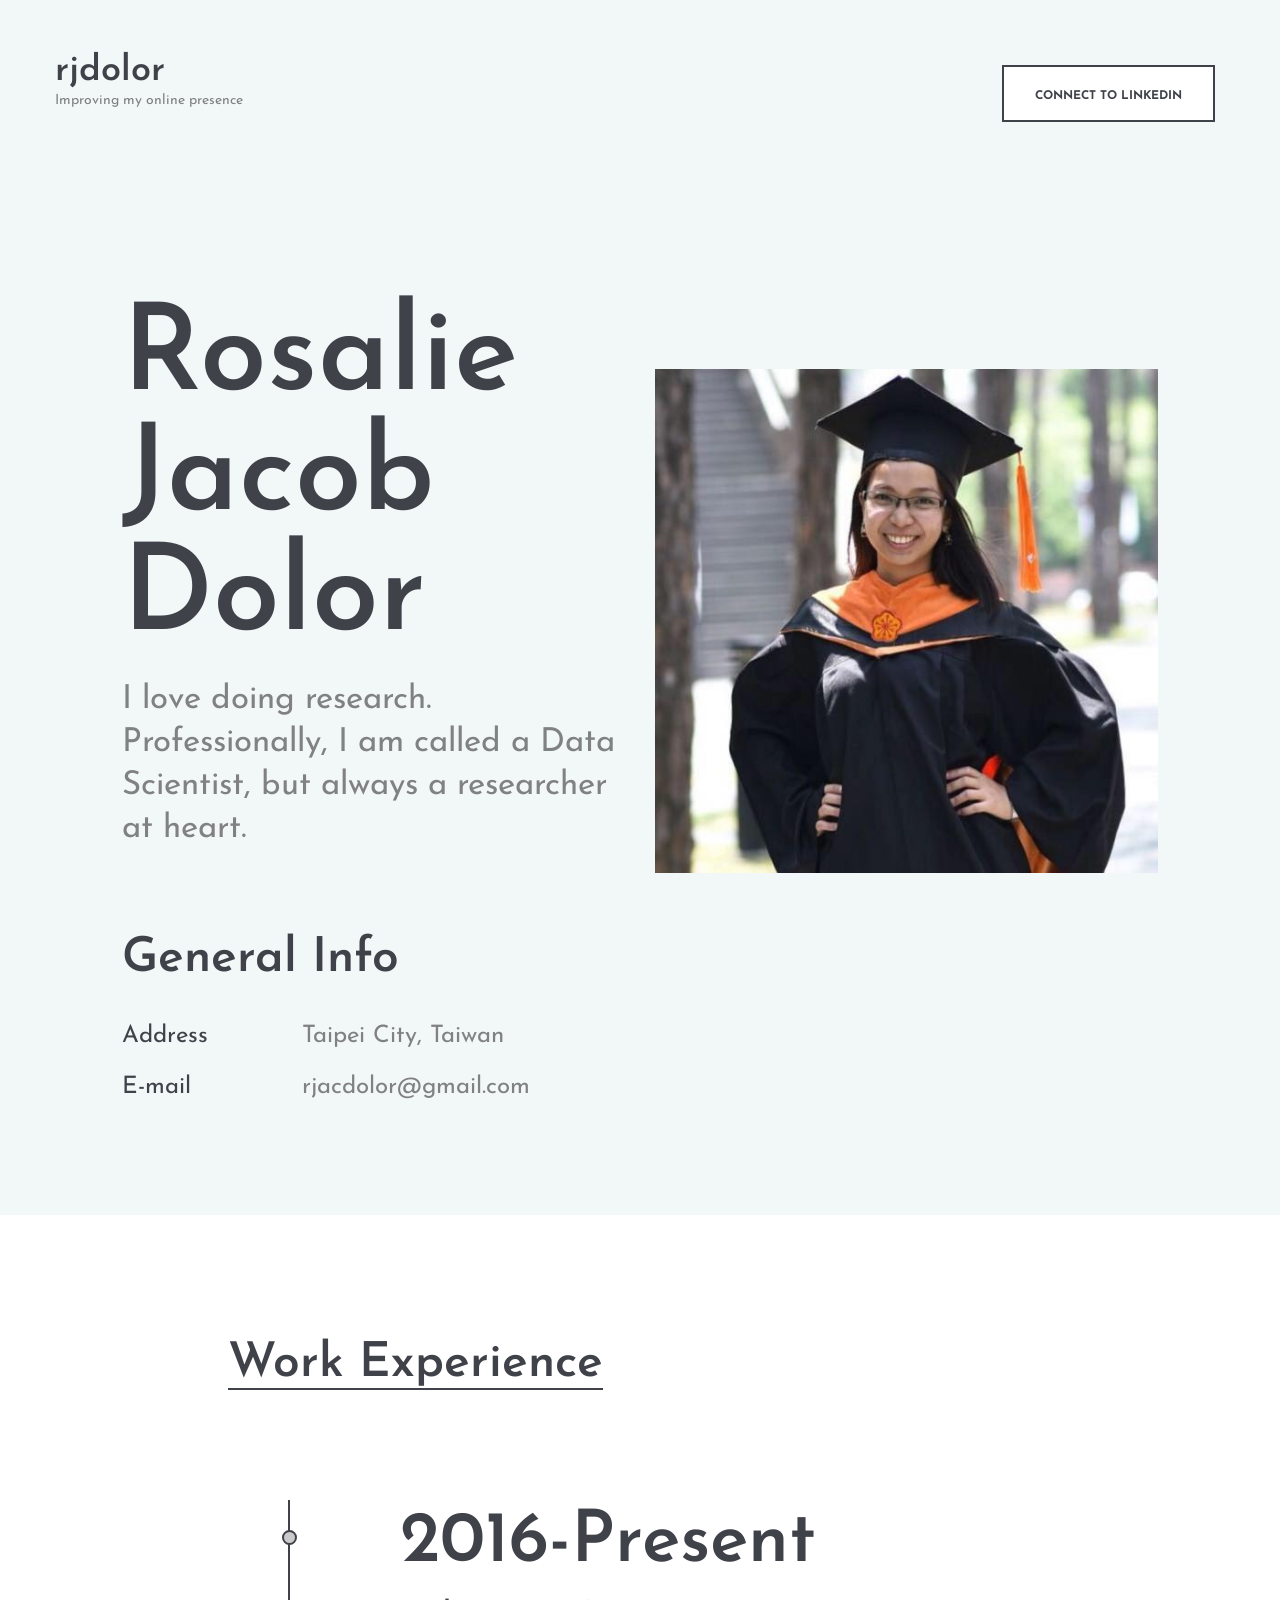
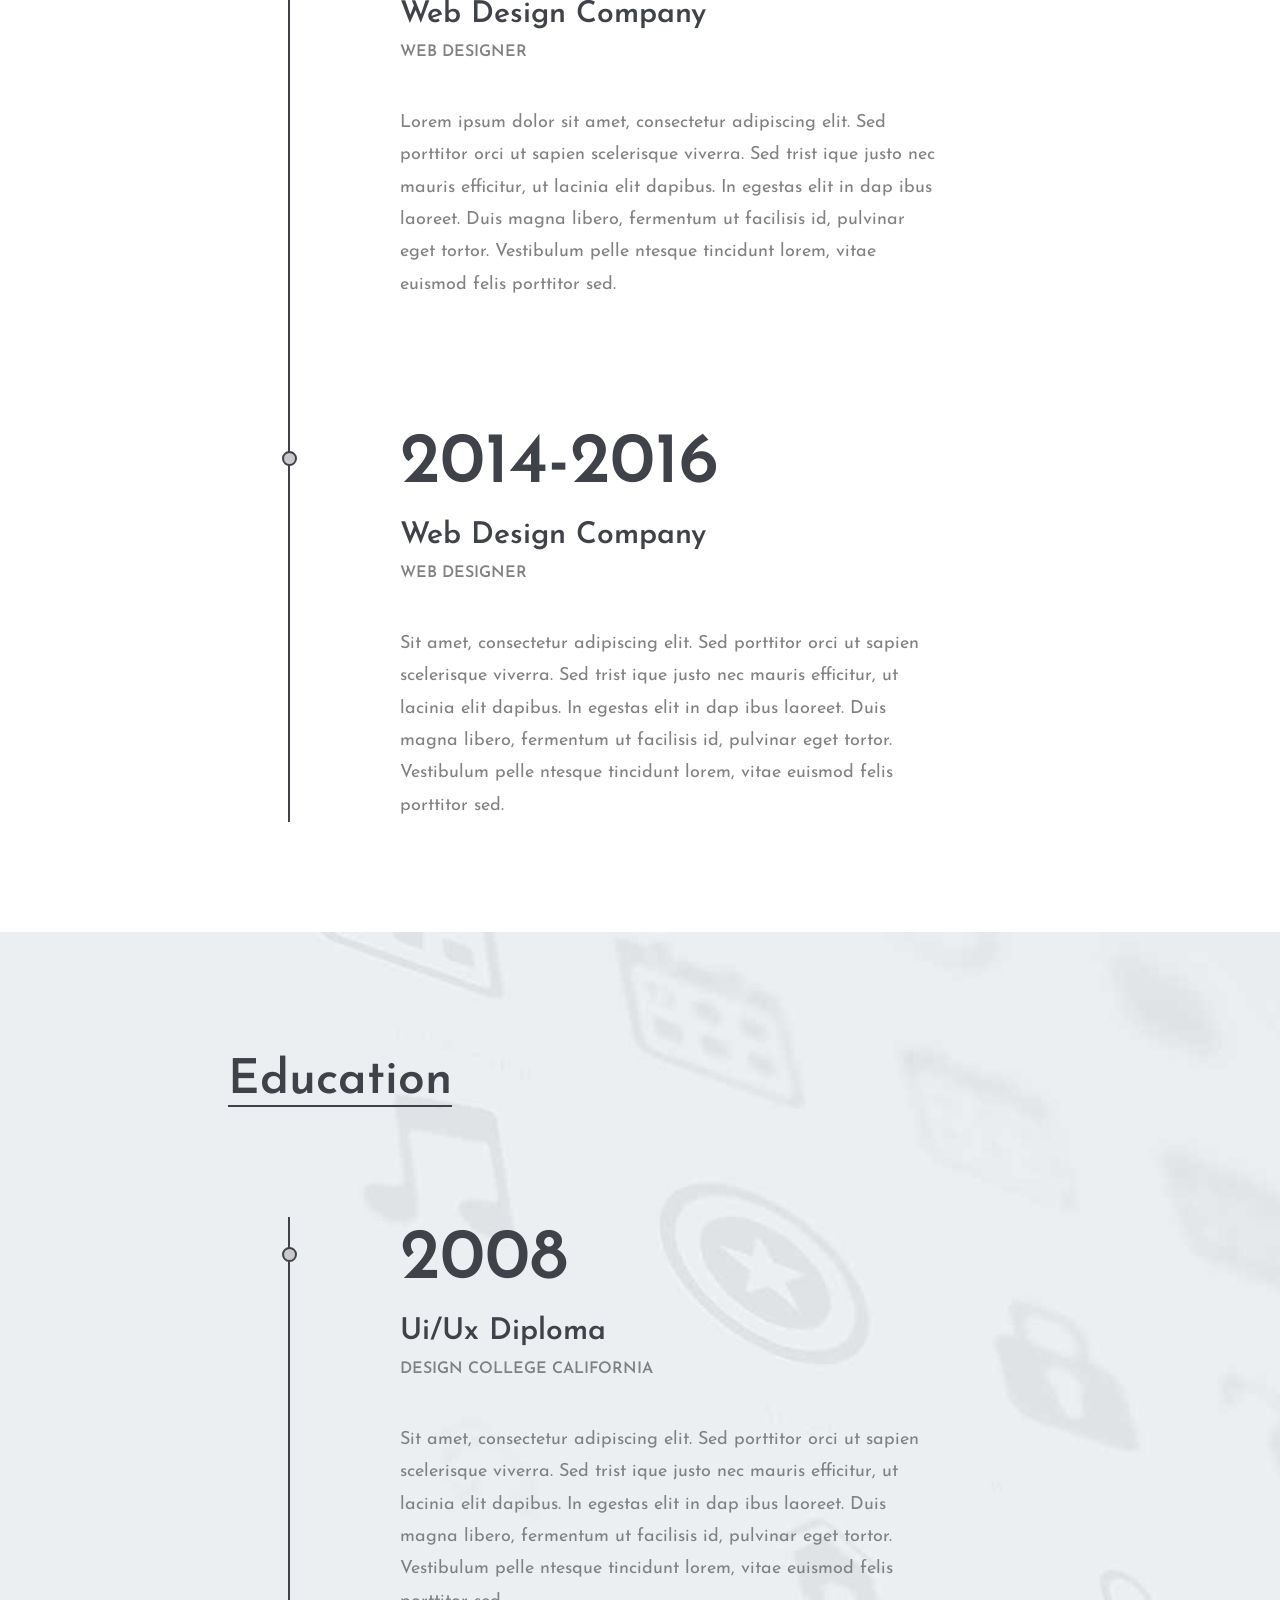
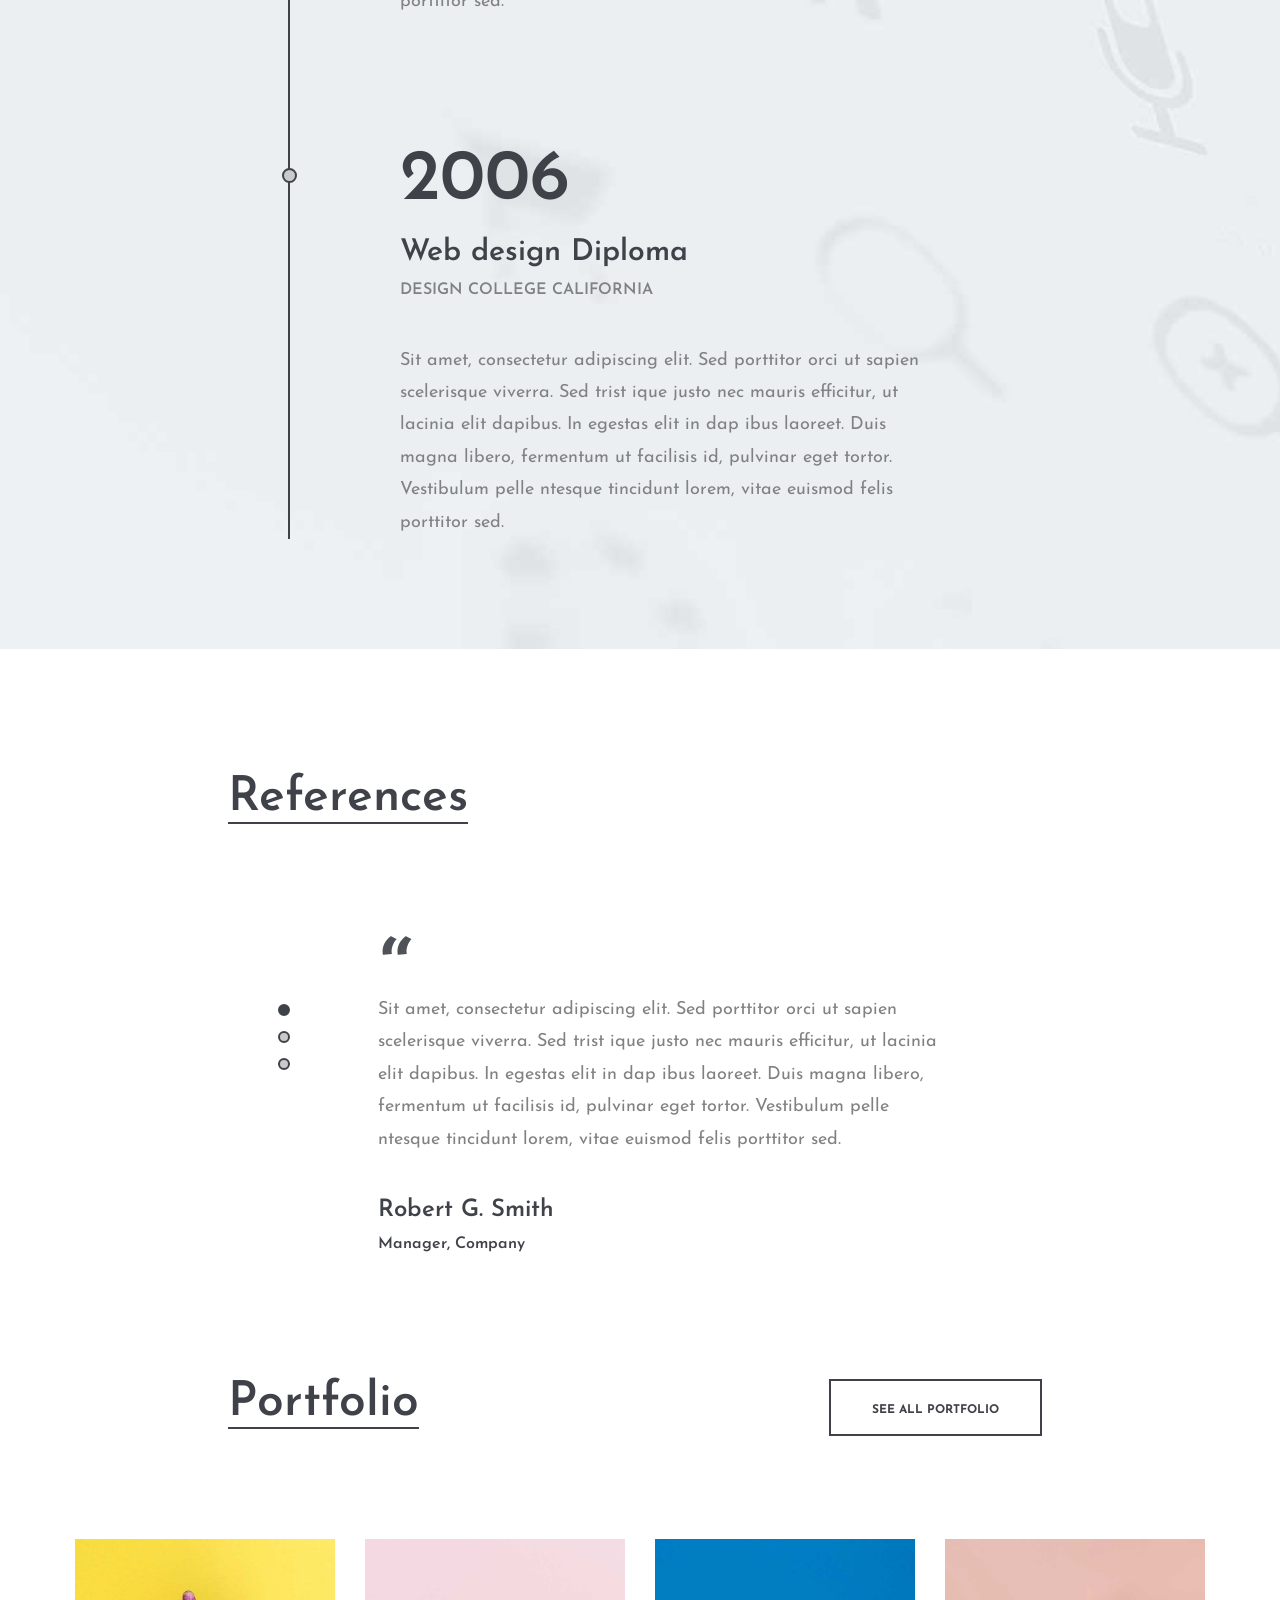
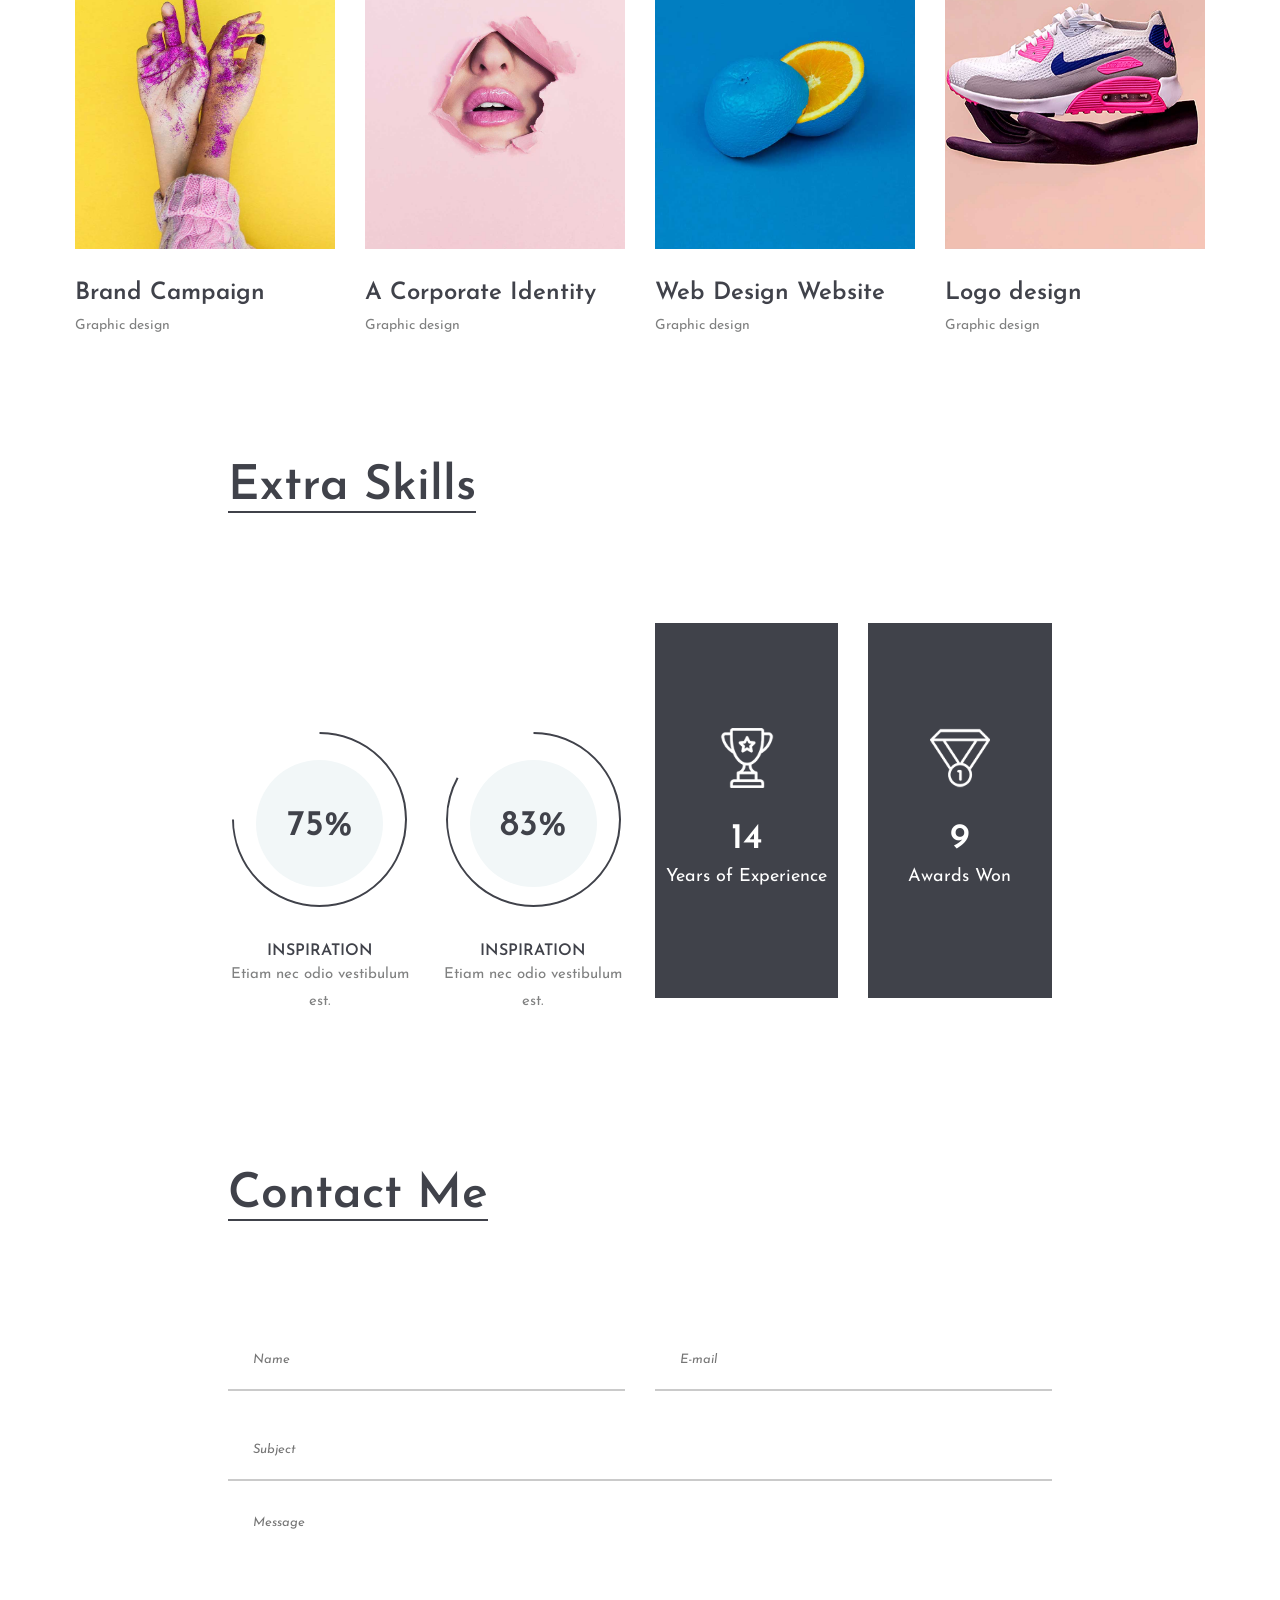
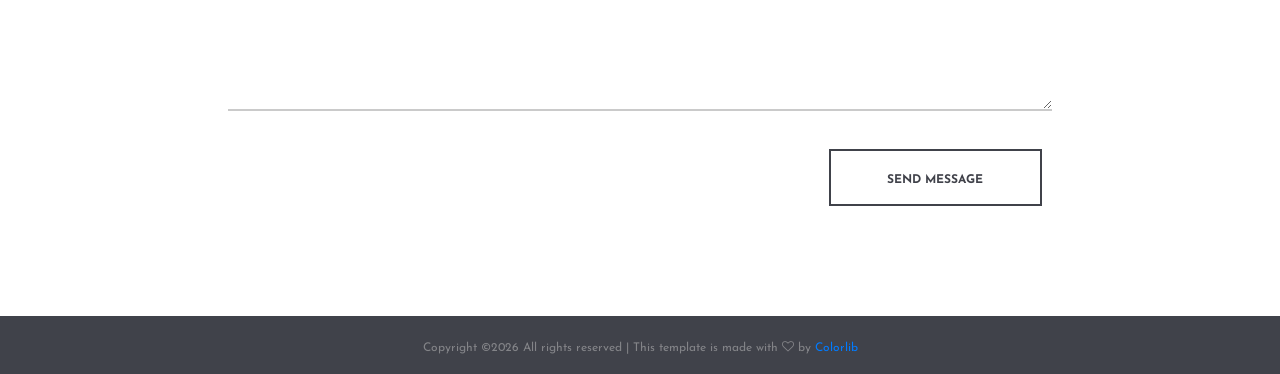
==== commit 2f3387f7: "hide CV first" ====
--- a/index.html
+++ b/index.html
@@ -1,7 +1,7 @@
 <!DOCTYPE html>
 <html lang="en">
 <head>
-	<title>Civic - CV Resume</title>
+	<title>rjdolor - Resume</title>
 	<meta charset="UTF-8">
 	<meta name="description" content="Civic - CV Resume">
 	<meta name="keywords" content="resume, civic, onepage, creative, html">
@@ -39,13 +39,13 @@
 			<div class="row">
 				<div class="col-md-4">
 					<div class="site-logo">
-						<h2><a href="#">Civic</a></h2>
-						<p>Enhance your online presence</p>
+						<h2><a href="#">rjdolor</a></h2>
+						<p>Improving my online presence</p>
 					</div>
 				</div>
 				<div class="col-md-8 text-md-right header-buttons">
-					<a href="#" class="site-btn">Download CV</a>
-					<a href="#" class="site-btn">Discover me</a>
+					<!-- <a href="https://drive.google.com/open?id=1UPBx4aC-EPju5dZS82WjKjHXy9_JE0qo" class="site-btn">Download CV</a> -->
+					<a href="https://www.linkedin.com/in/rjdolor" class="site-btn">Connect to LinkedIn</a>
 				</div>
 			</div>
 		</div>
@@ -60,22 +60,20 @@
 					<div class="row">
 						<div class="col-lg-6">
 							<div class="hero-text">
-								<h2>Maria Williams</h2>
-								<p>I’m a digital designer in love with photography, painting and discovering new worlds and cultures.</p>
+								<h2>Rosalie Jacob Dolor</h2>
+								<p>I love doing research. Professionally, I am called a Data Scientist, but always a researcher at heart.</p>
 							</div>
 							<div class="hero-info">
 								<h2>General Info</h2>
 								<ul>
-									<li><span>Date of Birth</span>Aug 25, 1988</li>
-									<li><span>Address</span>Rosia Road 55, Gibraltar, UK</li>
-									<li><span>E-mail</span>mariawilliams@company.com</li>
-									<li><span>Phone </span>+43 5266 22 345</li>
+									<li><span>Address</span>Taipei City, Taiwan</li>
+									<li><span>E-mail</span>rjacdolor@gmail.com</li>
 								</ul>
 							</div>
 						</div>
 						<div class="col-lg-6">
 							<figure class="hero-image">
-								<img src="img/hero.jpg" alt="5">
+								<img src="img/rosgrad.jpg" alt="5">
 							</figure>
 						</div>
 					</div>
@@ -86,7 +84,7 @@
 	<!-- Hero section end -->
 
 	<!-- Social links section start -->
-	<div class="social-section">
+	<!-- <div class="social-section">
 		<div class="container-fluid">
 			<div class="row">
 				<div class="col-xl-10 offset-xl-1">
@@ -103,7 +101,7 @@
 				</div>
 			</div>
 		</div>
-	</div>	
+	</div>	 -->
 	<!-- Social links section end -->
 
 	<!-- Resume section start -->
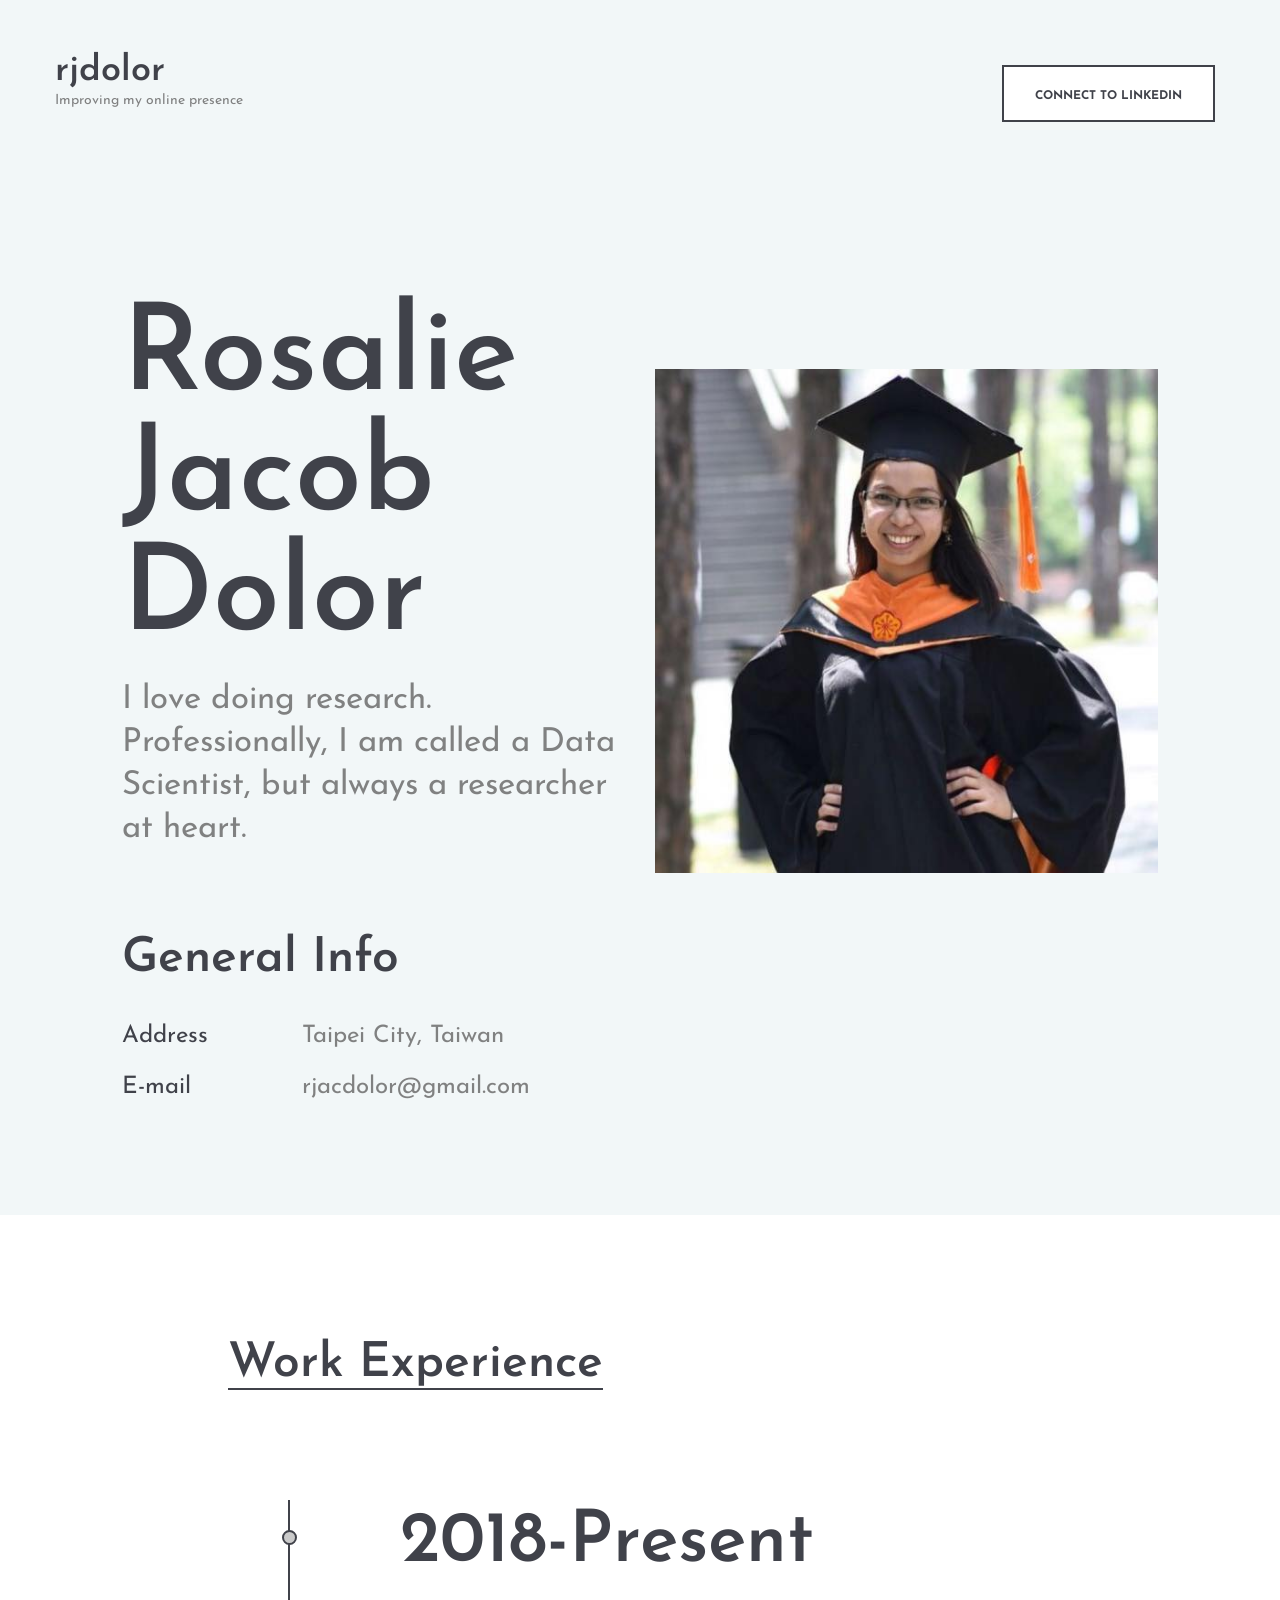
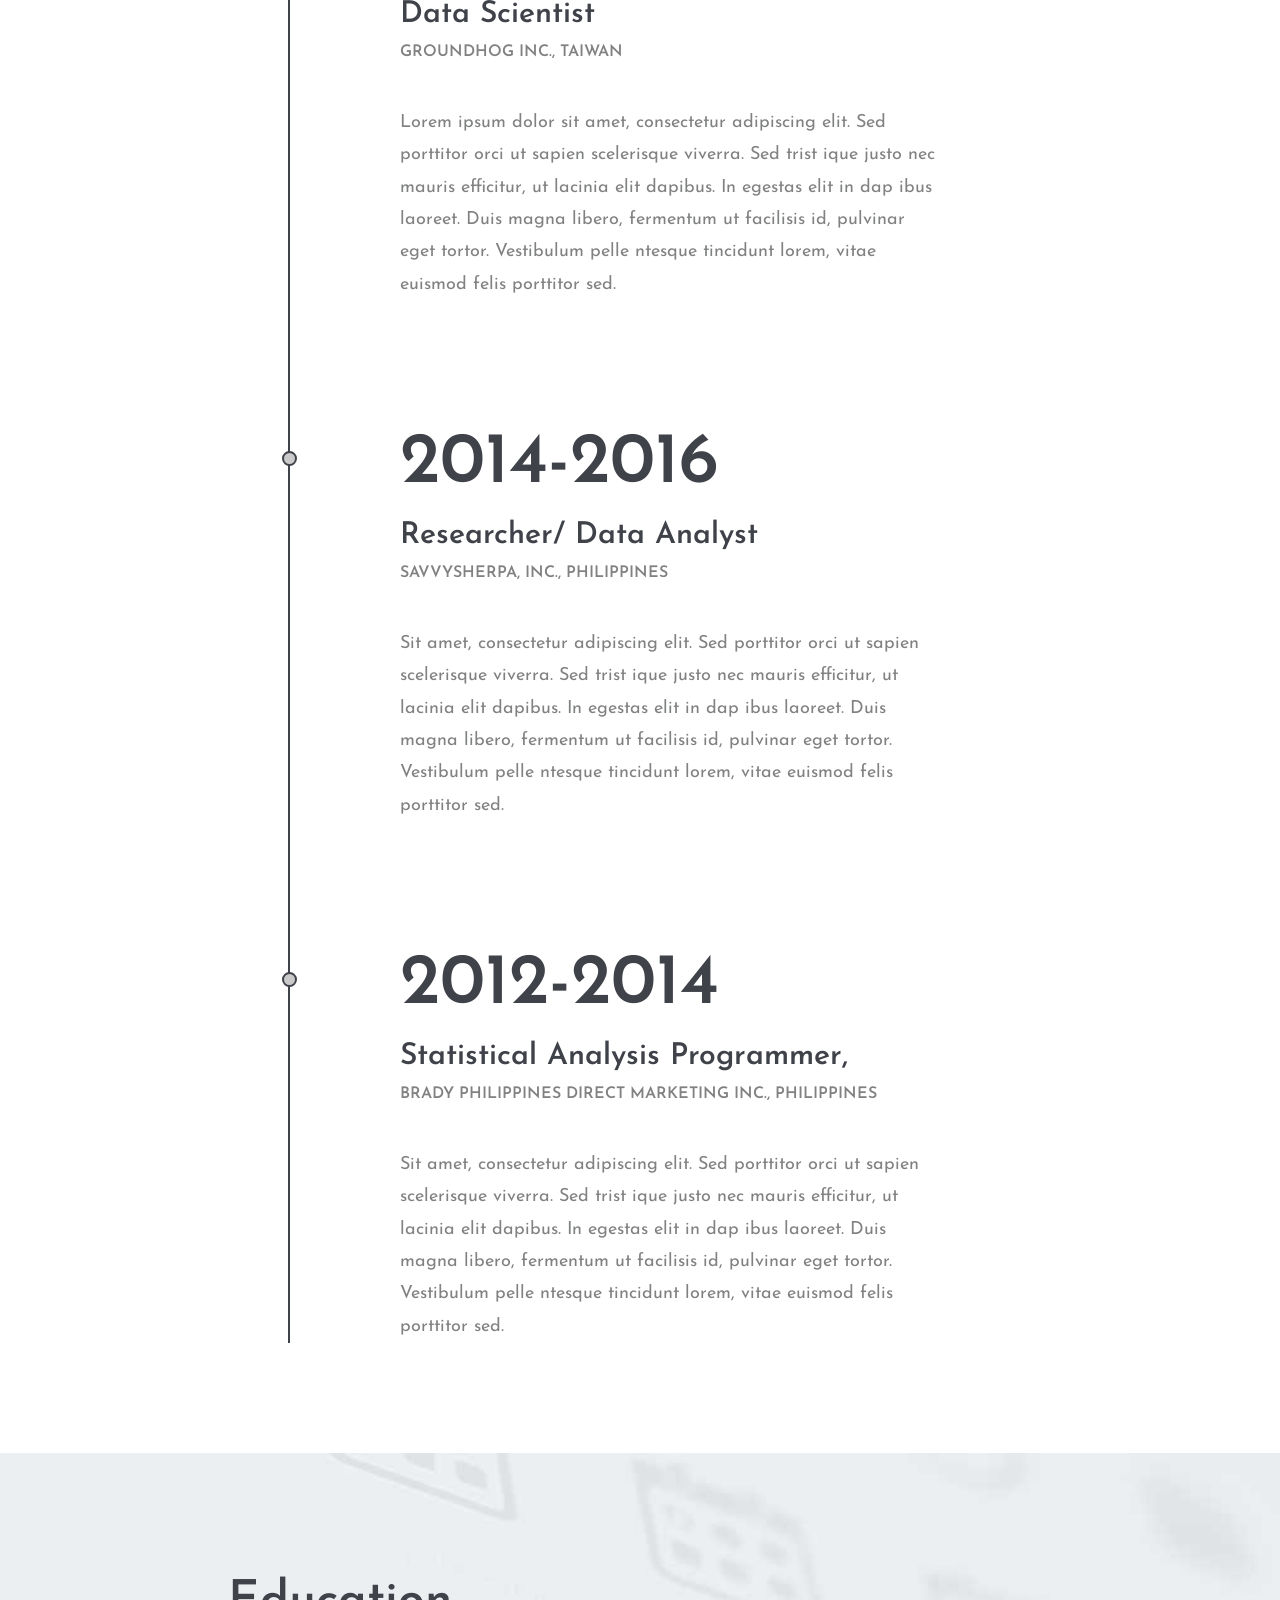
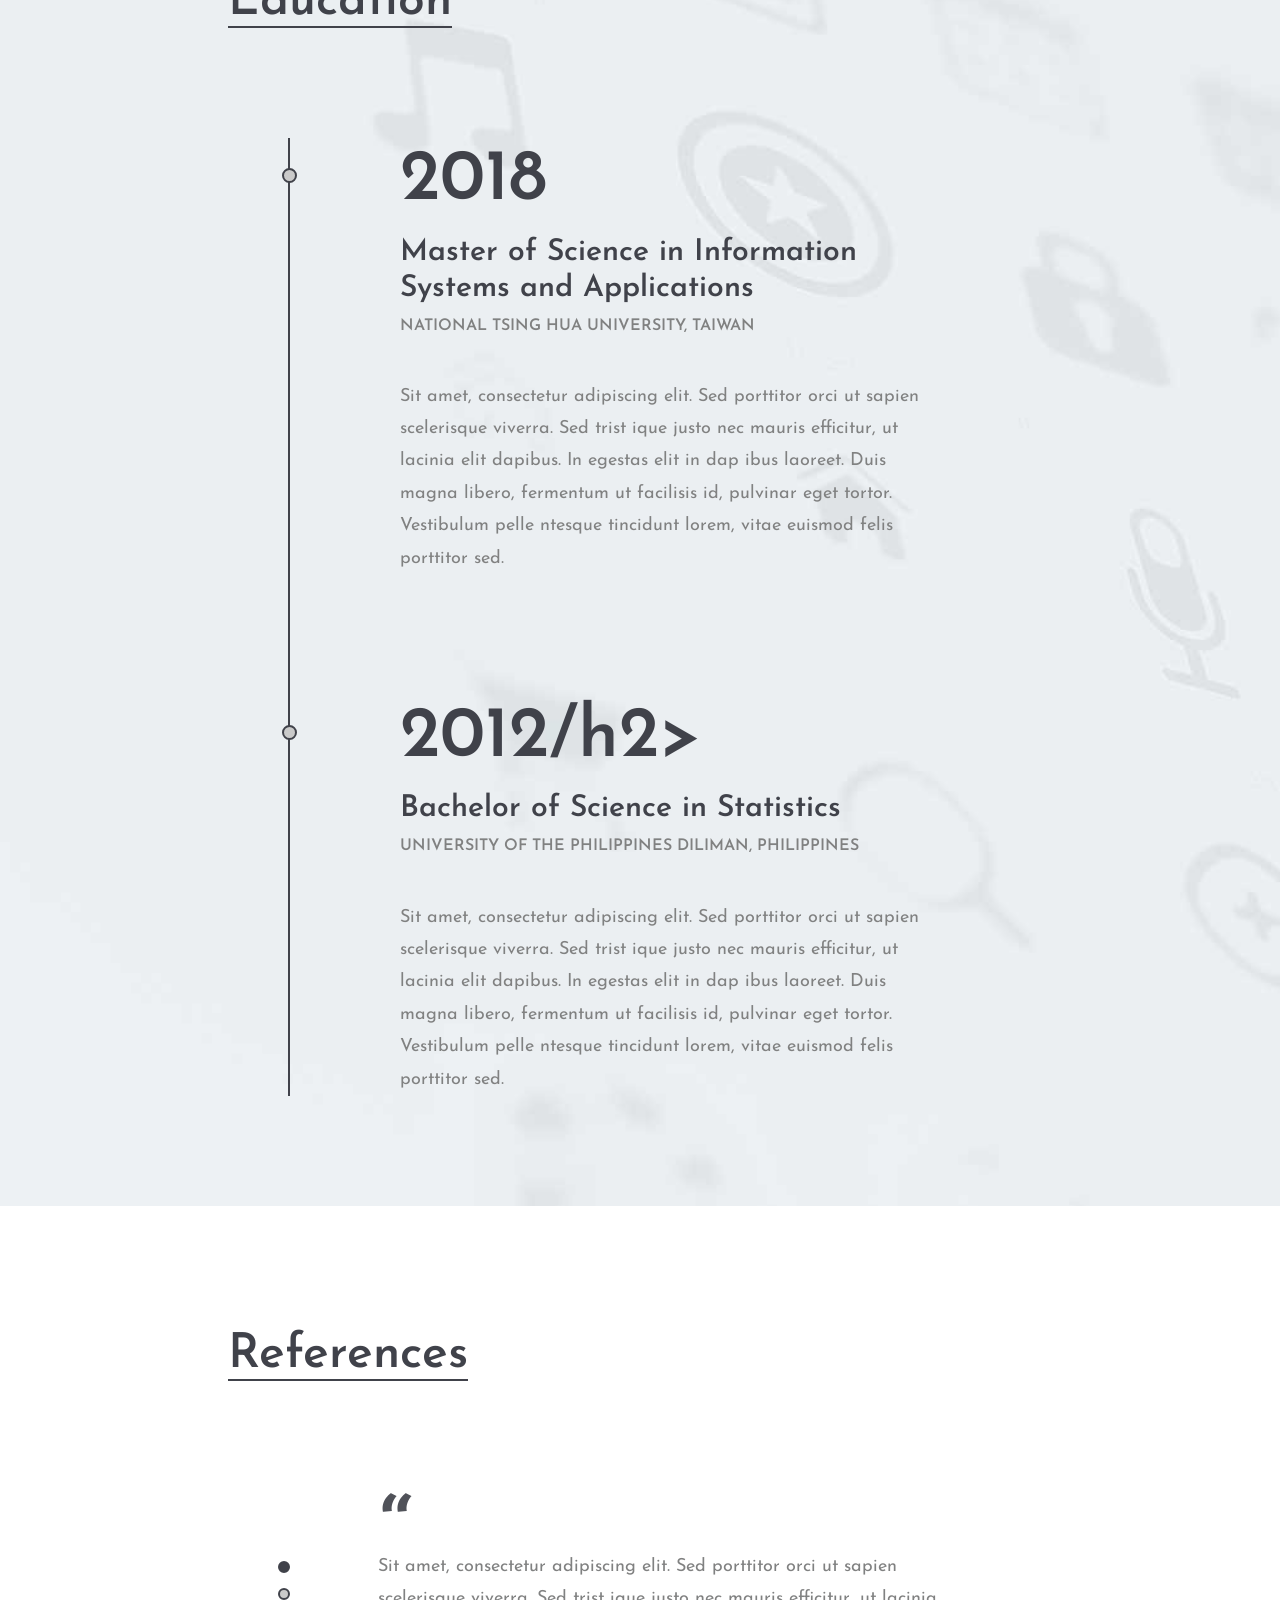
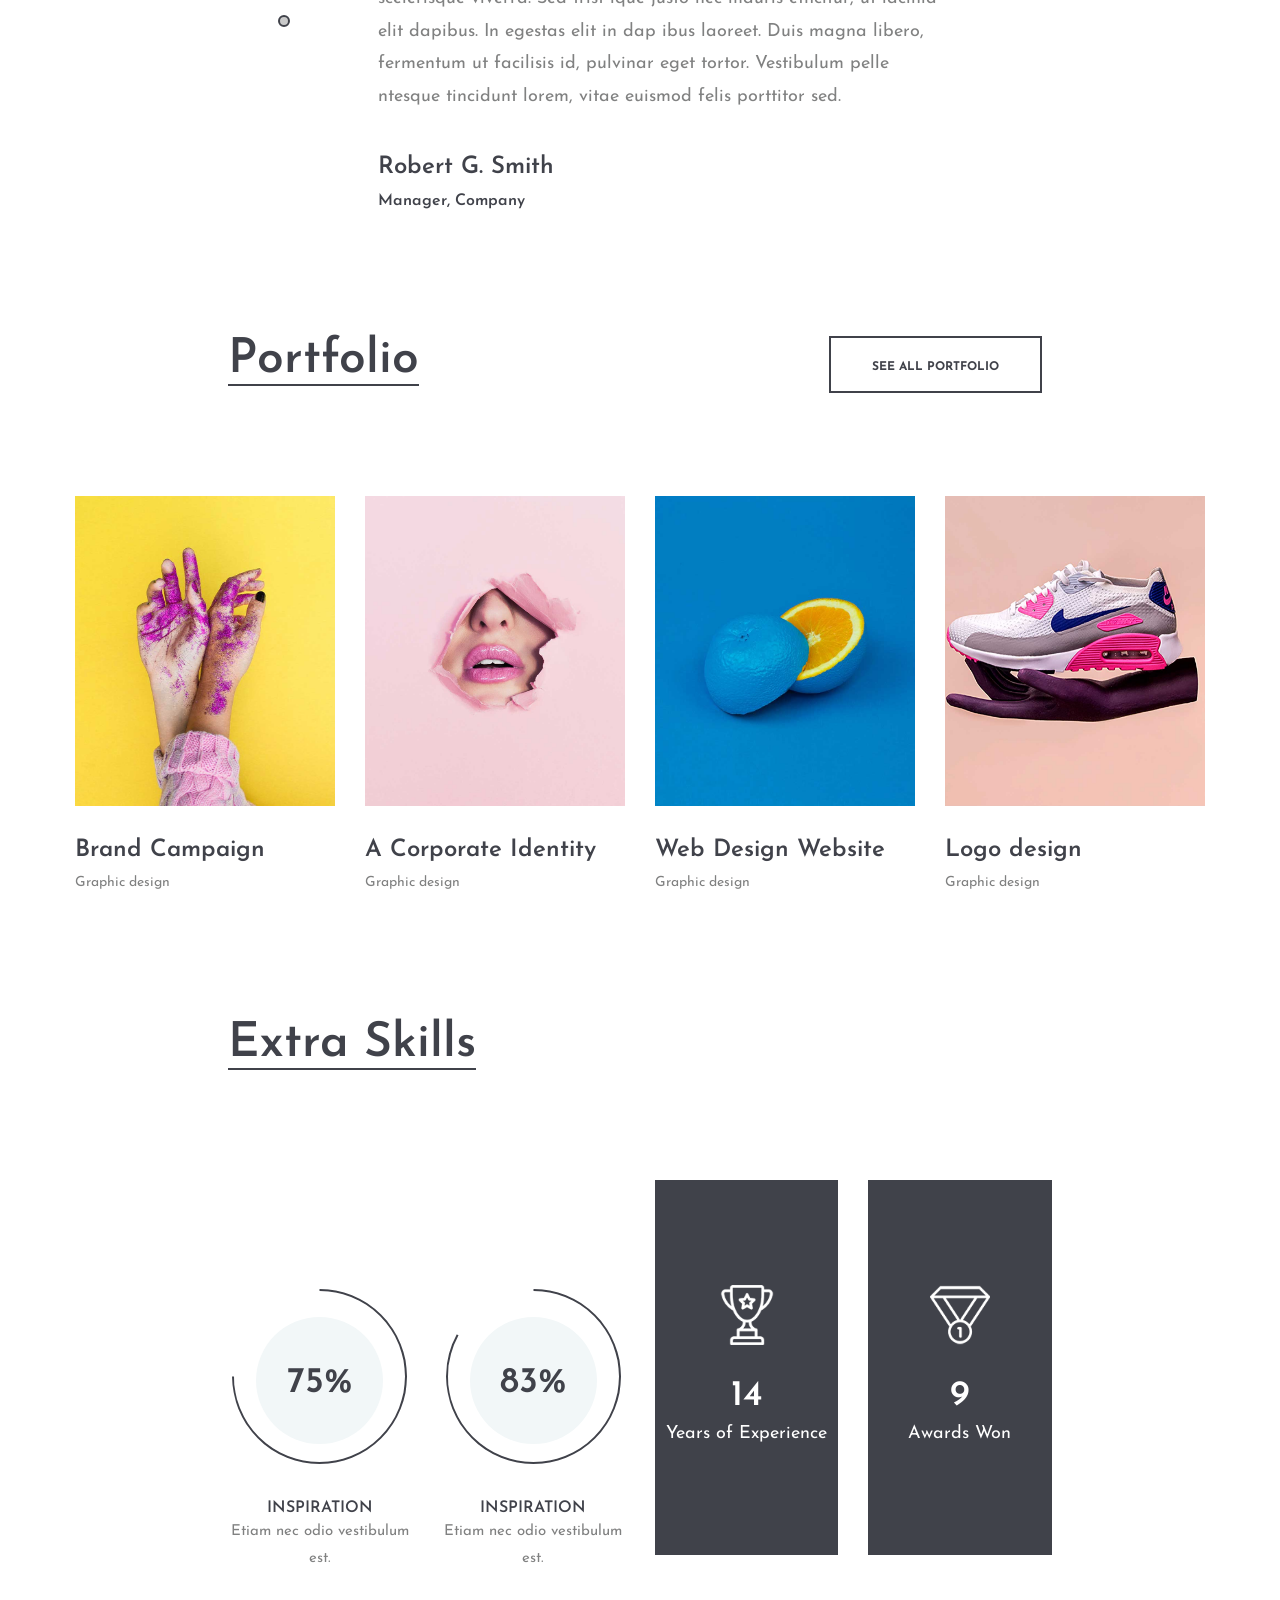
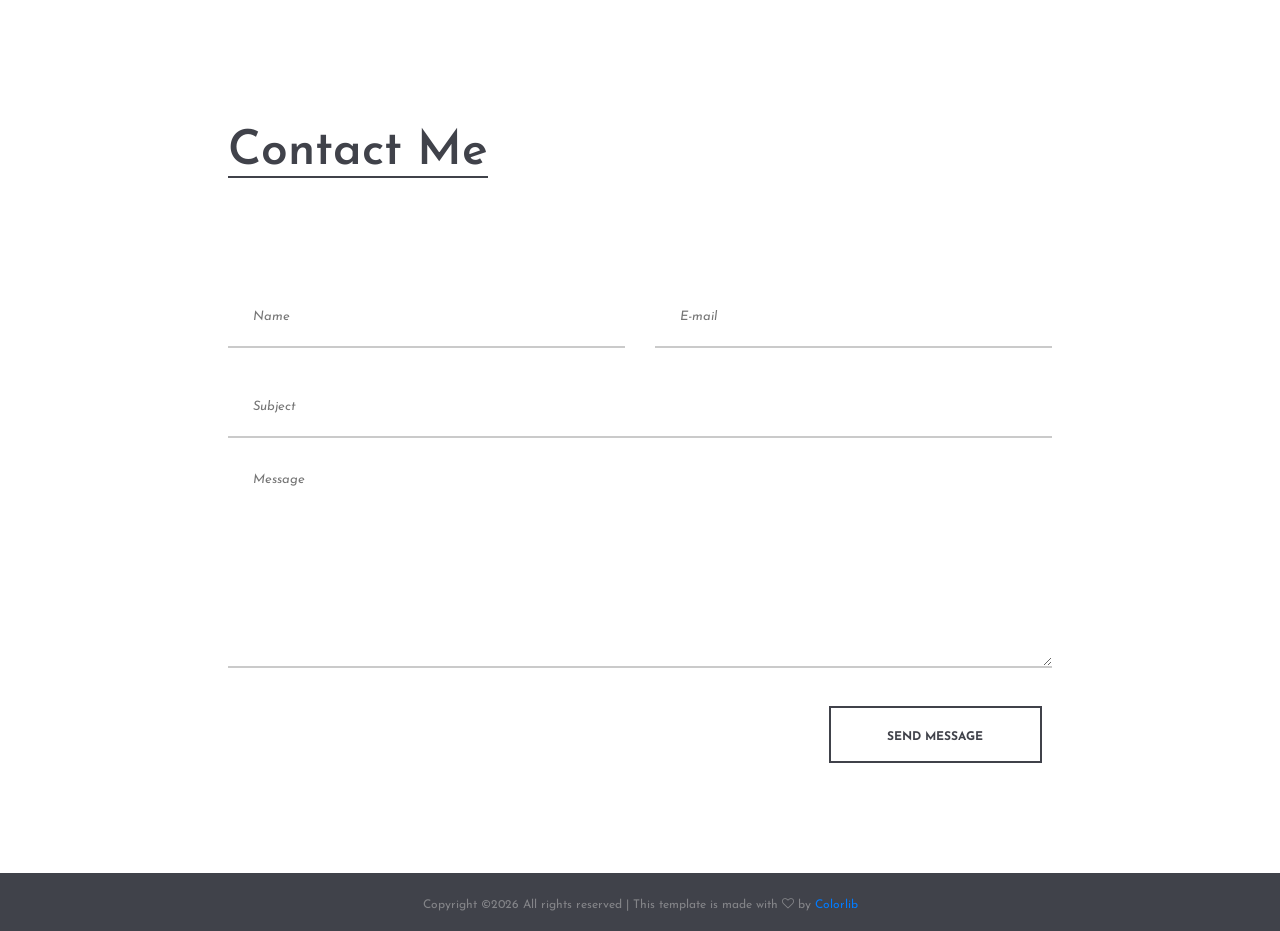
==== commit 5ab97684: "edit work and educ" ====
--- a/index.html
+++ b/index.html
@@ -44,7 +44,7 @@
 					</div>
 				</div>
 				<div class="col-md-8 text-md-right header-buttons">
-					<!-- <a href="https://drive.google.com/open?id=1UPBx4aC-EPju5dZS82WjKjHXy9_JE0qo" class="site-btn">Download CV</a> -->
+					<!-- <a href="" class="site-btn">Download CV</a> -->
 					<a href="https://www.linkedin.com/in/rjdolor" class="site-btn">Connect to LinkedIn</a>
 				</div>
 			</div>
@@ -114,15 +114,21 @@
 					</div>
 					<ul class="resume-list">
 						<li>
-							<h2>2016-Present</h2>
-							<h3>Web Design Company</h3>
-							<h4>Web Designer</h4>
+							<h2>2018-Present</h2>
+							<h3>Data Scientist</h3>
+							<h4>Groundhog Inc., Taiwan</h4>
 							<p>Lorem ipsum dolor sit amet, consectetur adipiscing elit. Sed porttitor orci ut sapien scelerisque viverra. Sed trist ique justo nec mauris efficitur, ut lacinia elit dapibus. In egestas elit in dap ibus laoreet. Duis magna libero, fermentum ut facilisis id, pulvinar eget tortor. Vestibulum pelle ntesque tincidunt lorem, vitae euismod felis porttitor sed. </p>
 						</li>
 						<li>
 							<h2>2014-2016</h2>
-							<h3>Web Design Company</h3>
-							<h4>Web Designer</h4>
+							<h3>Researcher/ Data Analyst</h3>
+							<h4>Savvysherpa, Inc., Philippines</h4>
+							<p>Sit amet, consectetur adipiscing elit. Sed porttitor orci ut sapien scelerisque viverra. Sed trist ique justo nec mauris efficitur, ut lacinia elit dapibus. In egestas elit in dap ibus laoreet. Duis magna libero, fermentum ut facilisis id, pulvinar eget tortor. Vestibulum pelle ntesque tincidunt lorem, vitae euismod felis porttitor sed. </p>
+						</li>
+						<li>
+							<h2>2012-2014</h2>
+							<h3>Statistical Analysis Programmer,</h3>
+							<h4>Brady Philippines Direct Marketing Inc., Philippines</h4>
 							<p>Sit amet, consectetur adipiscing elit. Sed porttitor orci ut sapien scelerisque viverra. Sed trist ique justo nec mauris efficitur, ut lacinia elit dapibus. In egestas elit in dap ibus laoreet. Duis magna libero, fermentum ut facilisis id, pulvinar eget tortor. Vestibulum pelle ntesque tincidunt lorem, vitae euismod felis porttitor sed. </p>
 						</li>
 					</ul>
@@ -142,15 +148,15 @@
 					</div>
 					<ul class="resume-list">
 						<li>
-							<h2>2008</h2>
-							<h3>Ui/Ux Diploma</h3>
-							<h4>Design College California</h4>
-							<p>Sit amet, consectetur adipiscing elit. Sed porttitor orci ut sapien scelerisque viverra. Sed trist ique justo nec mauris efficitur, ut lacinia elit dapibus. In egestas elit in dap ibus laoreet. Duis magna libero, fermentum ut facilisis id, pulvinar eget tortor. Vestibulum pelle ntesque tincidunt lorem, vitae euismod felis porttitor sed. </p>
-						</li>
-						<li>
-							<h2>2006</h2>
-							<h3>Web design Diploma</h3>
-							<h4>Design College California</h4>
+							<h2>2018</h2>
+							<h3>Master of Science in Information Systems and Applications</h3>
+							<h4>National Tsing Hua University, Taiwan</h4>
+							<p>Sit amet, consectetur adipiscing elit. Sed porttitor orci ut sapien scelerisque viverra. Sed trist ique justo nec mauris efficitur, ut lacinia elit dapibus. In egestas elit in dap ibus laoreet. Duis magna libero, fermentum ut facilisis id, pulvinar eget tortor. Vestibulum pelle ntesque tincidunt lorem, vitae euismod felis porttitor sed. </p>
+						</li>
+						<li>
+							<h2>2012/h2>
+							<h3>Bachelor of Science in Statistics</h3>
+							<h4>University of the Philippines Diliman, Philippines</h4>
 							<p>Sit amet, consectetur adipiscing elit. Sed porttitor orci ut sapien scelerisque viverra. Sed trist ique justo nec mauris efficitur, ut lacinia elit dapibus. In egestas elit in dap ibus laoreet. Duis magna libero, fermentum ut facilisis id, pulvinar eget tortor. Vestibulum pelle ntesque tincidunt lorem, vitae euismod felis porttitor sed. </p>
 						</li>
 					</ul>
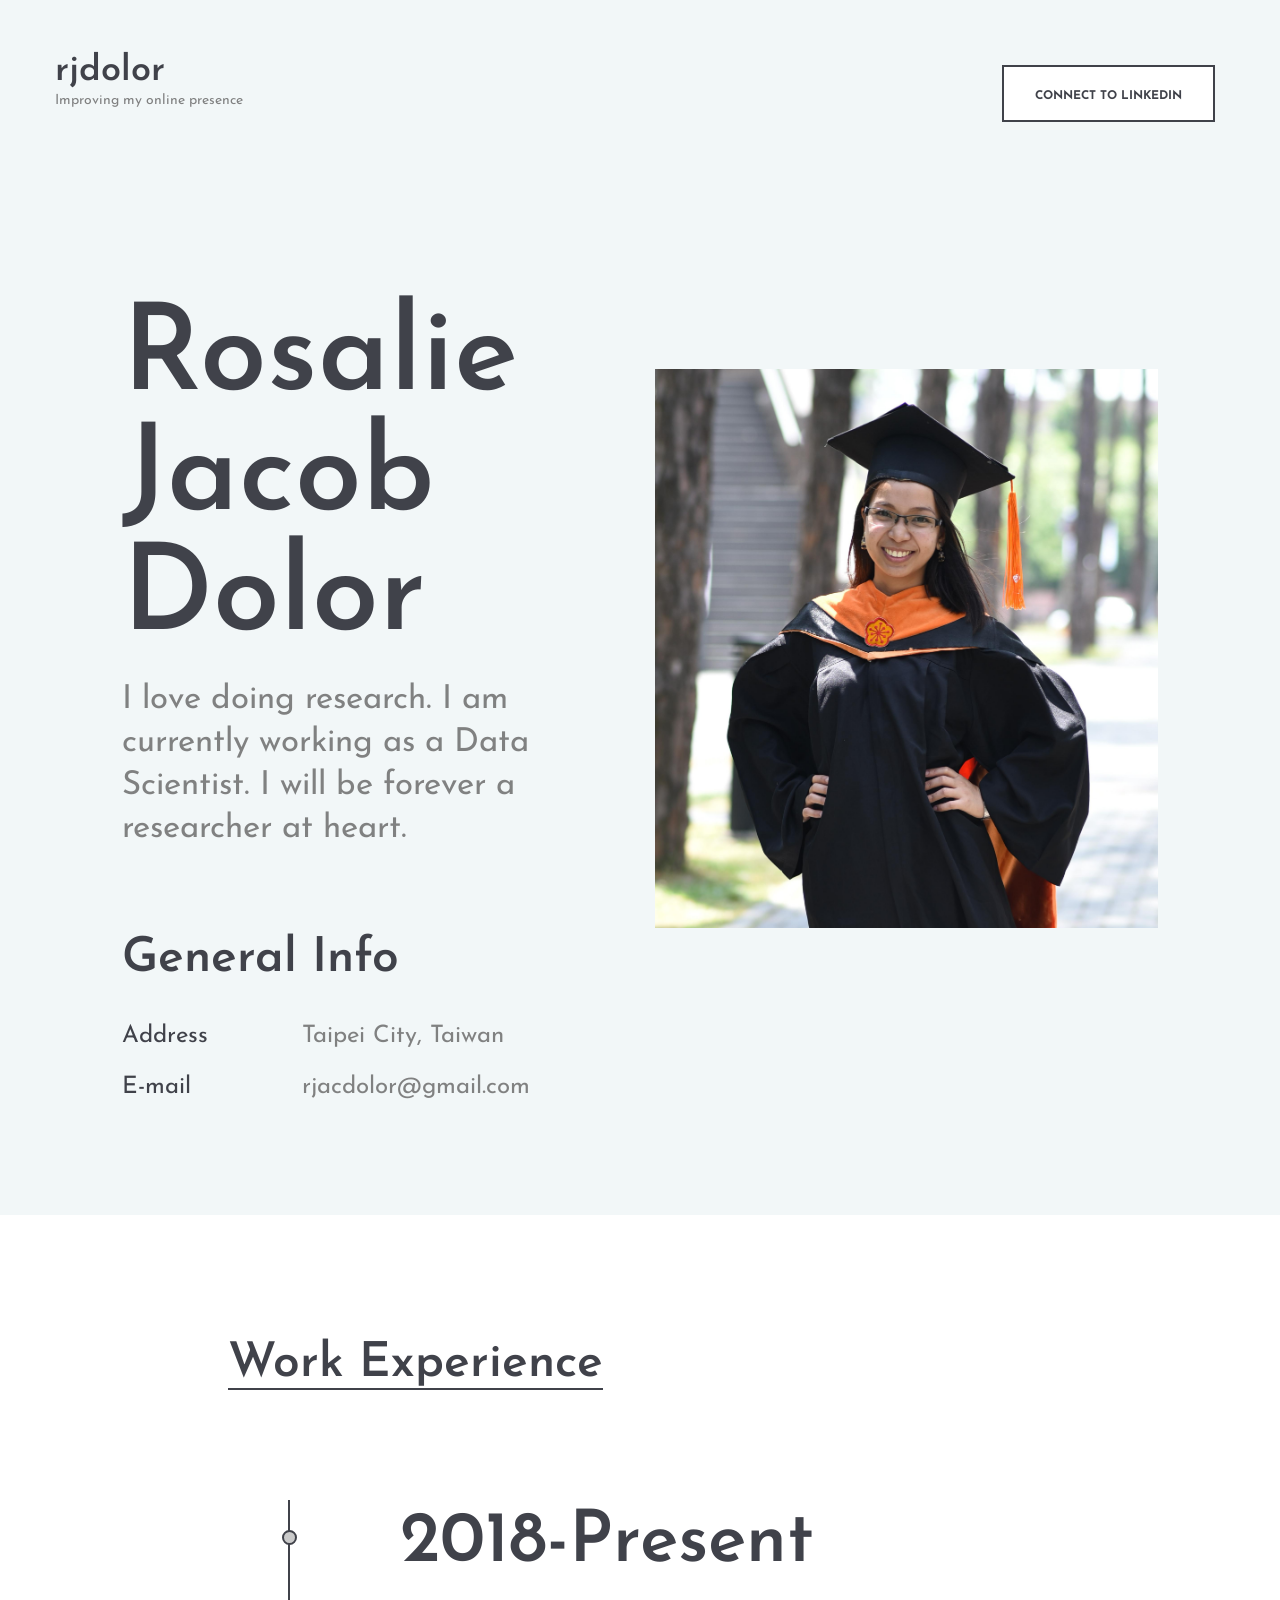
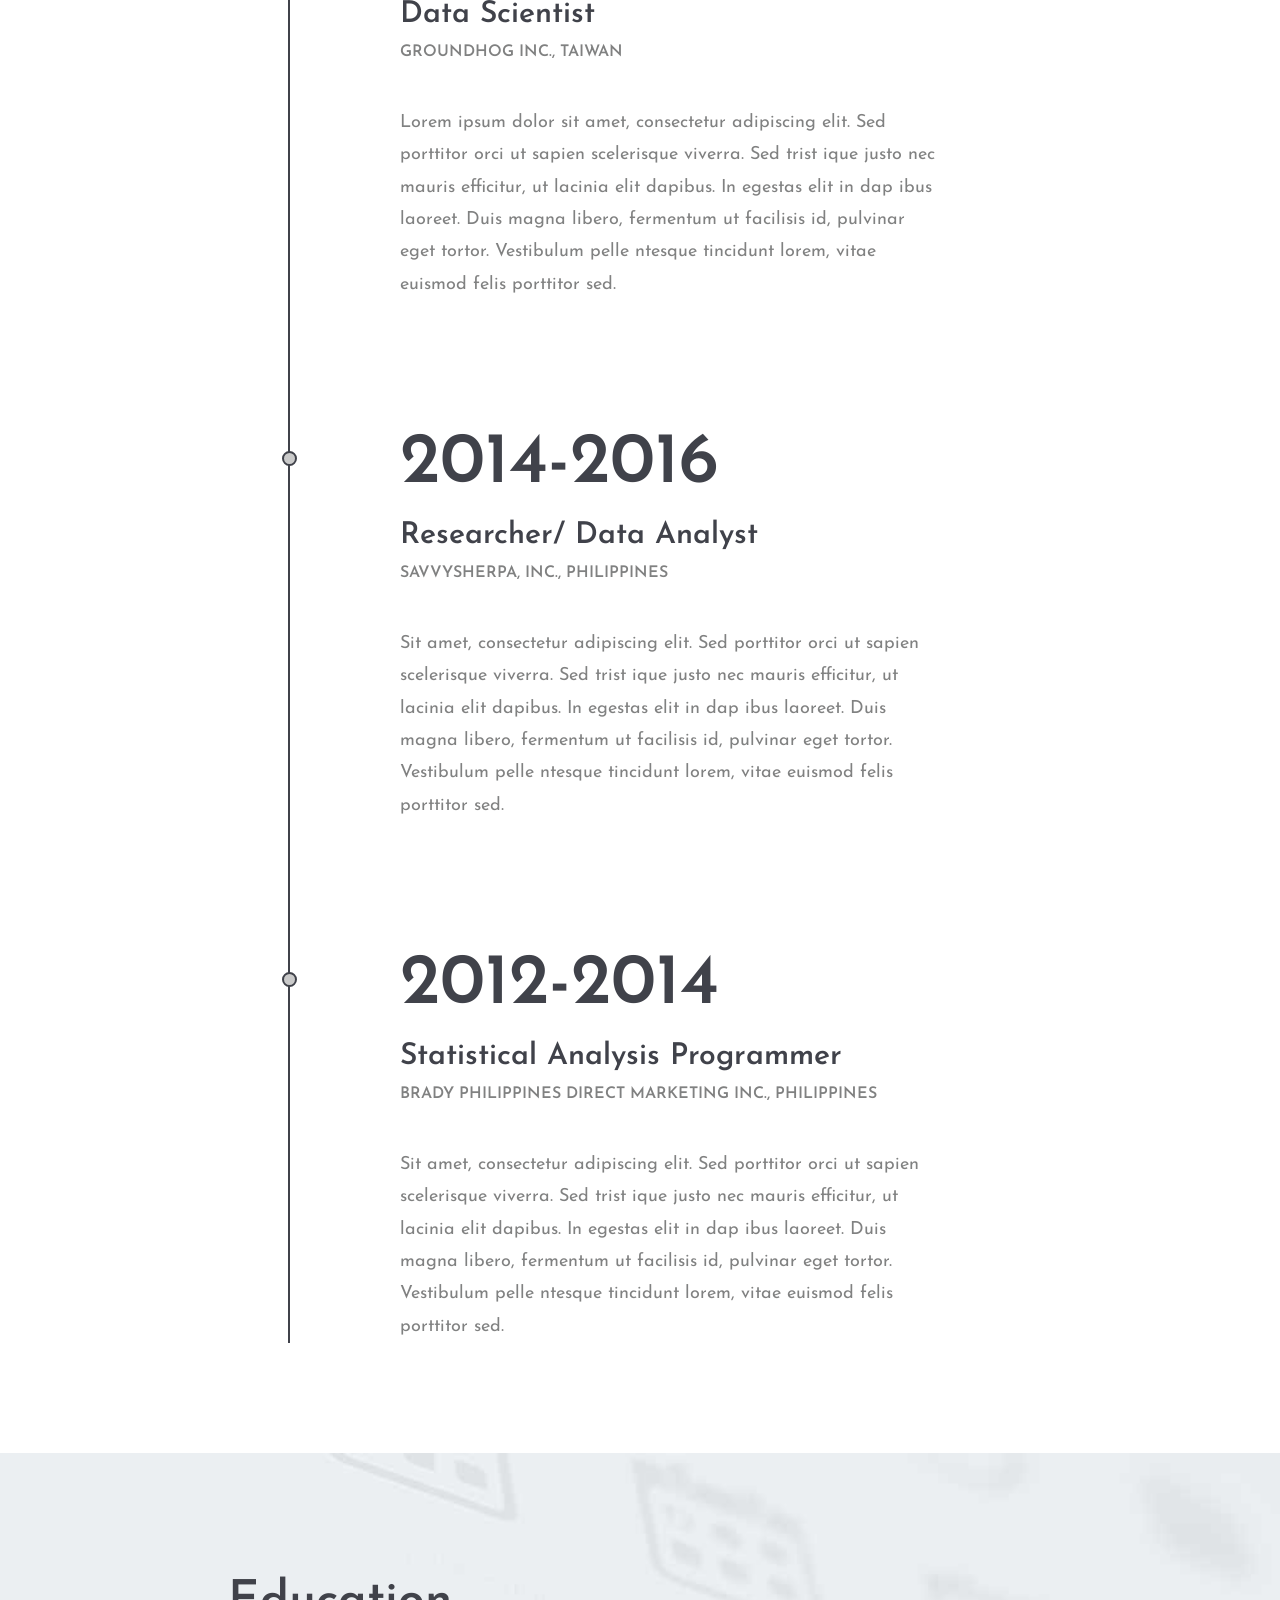
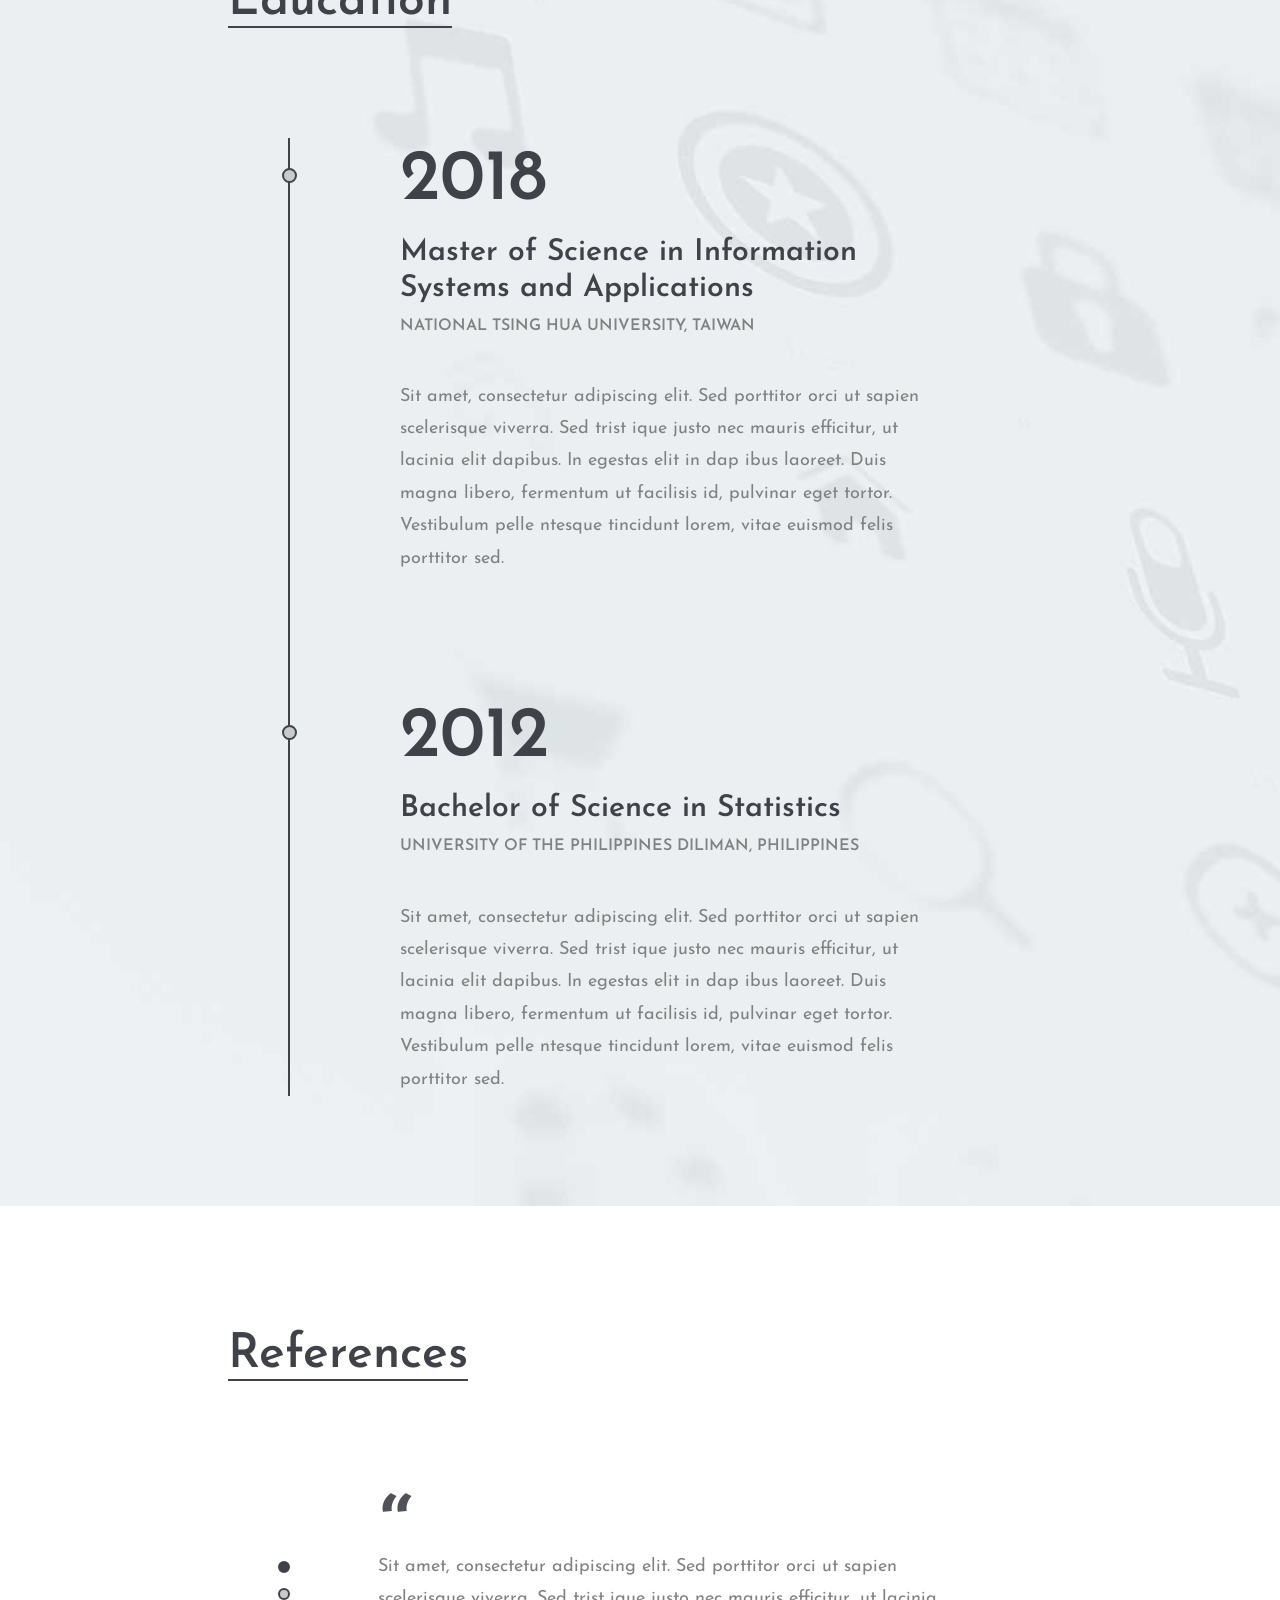
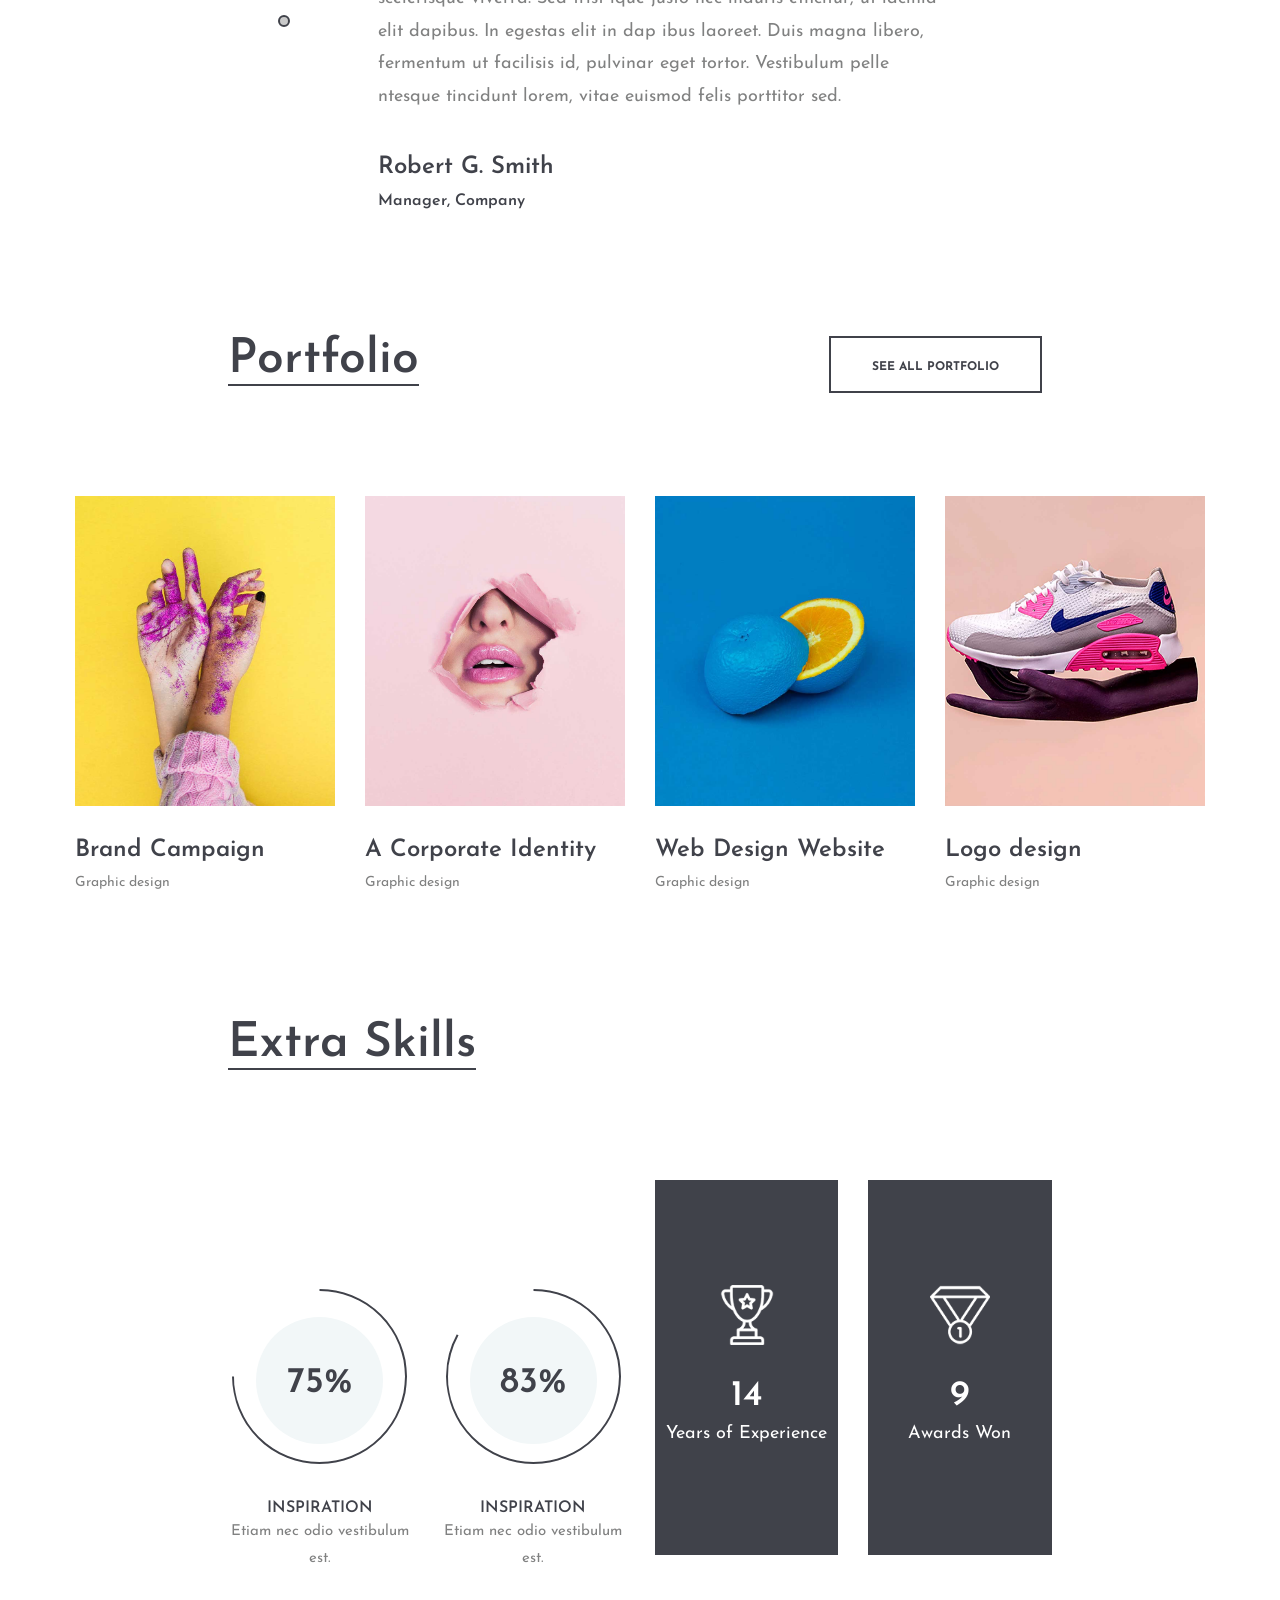
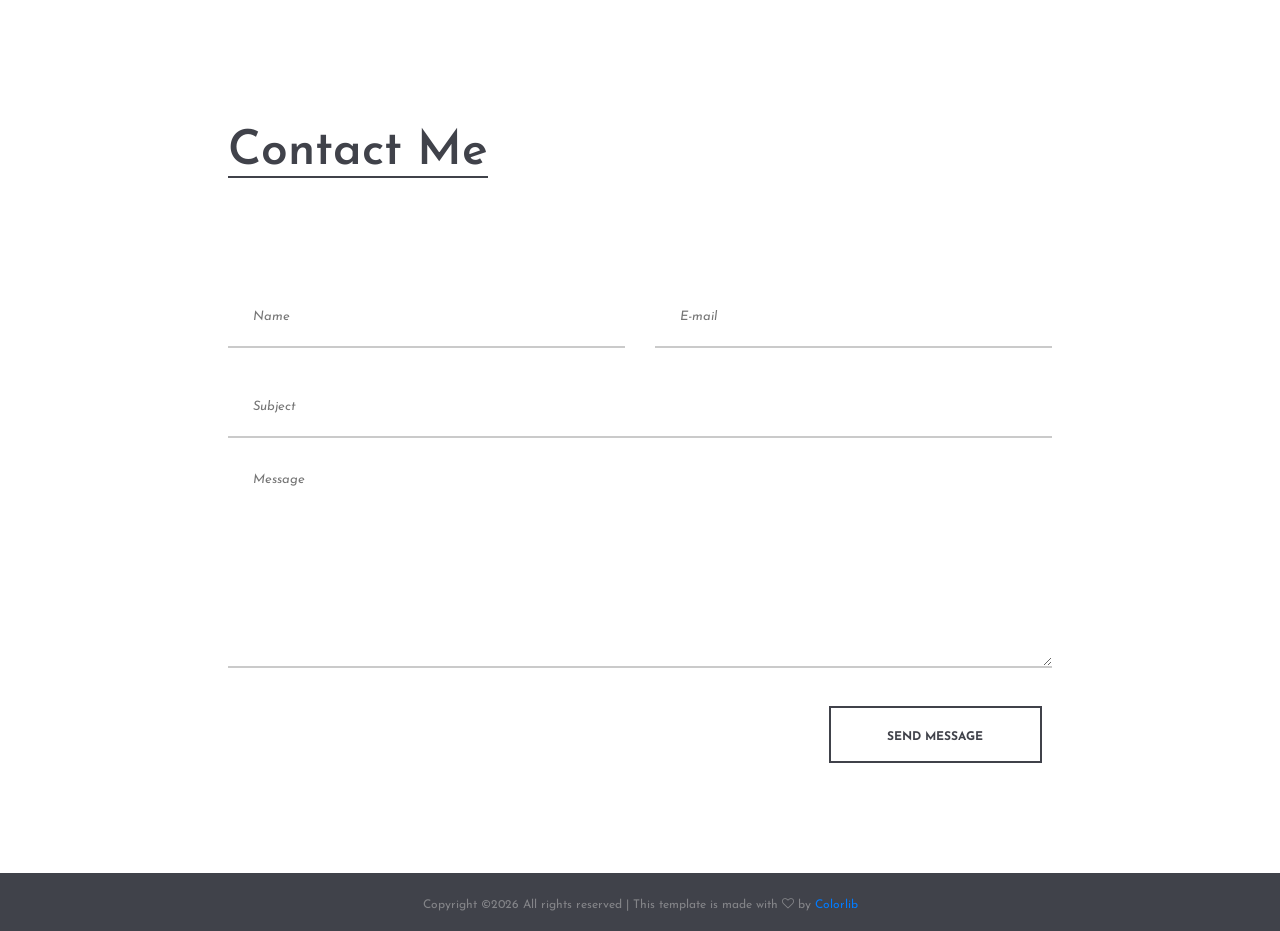
==== commit daa2c674: "edited text contents" ====
--- a/index.html
+++ b/index.html
@@ -61,7 +61,7 @@
 						<div class="col-lg-6">
 							<div class="hero-text">
 								<h2>Rosalie Jacob Dolor</h2>
-								<p>I love doing research. Professionally, I am called a Data Scientist, but always a researcher at heart.</p>
+								<p>I love doing research. I am currently working as a Data Scientist. I will be forever a researcher at heart.</p>
 							</div>
 							<div class="hero-info">
 								<h2>General Info</h2>
@@ -73,7 +73,7 @@
 						</div>
 						<div class="col-lg-6">
 							<figure class="hero-image">
-								<img src="img/rosgrad.jpg" alt="5">
+								<img src="img/grad.jpg" alt="5">
 							</figure>
 						</div>
 					</div>
@@ -127,7 +127,7 @@
 						</li>
 						<li>
 							<h2>2012-2014</h2>
-							<h3>Statistical Analysis Programmer,</h3>
+							<h3>Statistical Analysis Programmer</h3>
 							<h4>Brady Philippines Direct Marketing Inc., Philippines</h4>
 							<p>Sit amet, consectetur adipiscing elit. Sed porttitor orci ut sapien scelerisque viverra. Sed trist ique justo nec mauris efficitur, ut lacinia elit dapibus. In egestas elit in dap ibus laoreet. Duis magna libero, fermentum ut facilisis id, pulvinar eget tortor. Vestibulum pelle ntesque tincidunt lorem, vitae euismod felis porttitor sed. </p>
 						</li>
@@ -154,7 +154,7 @@
 							<p>Sit amet, consectetur adipiscing elit. Sed porttitor orci ut sapien scelerisque viverra. Sed trist ique justo nec mauris efficitur, ut lacinia elit dapibus. In egestas elit in dap ibus laoreet. Duis magna libero, fermentum ut facilisis id, pulvinar eget tortor. Vestibulum pelle ntesque tincidunt lorem, vitae euismod felis porttitor sed. </p>
 						</li>
 						<li>
-							<h2>2012/h2>
+							<h2>2012</h2>
 							<h3>Bachelor of Science in Statistics</h3>
 							<h4>University of the Philippines Diliman, Philippines</h4>
 							<p>Sit amet, consectetur adipiscing elit. Sed porttitor orci ut sapien scelerisque viverra. Sed trist ique justo nec mauris efficitur, ut lacinia elit dapibus. In egestas elit in dap ibus laoreet. Duis magna libero, fermentum ut facilisis id, pulvinar eget tortor. Vestibulum pelle ntesque tincidunt lorem, vitae euismod felis porttitor sed. </p>
